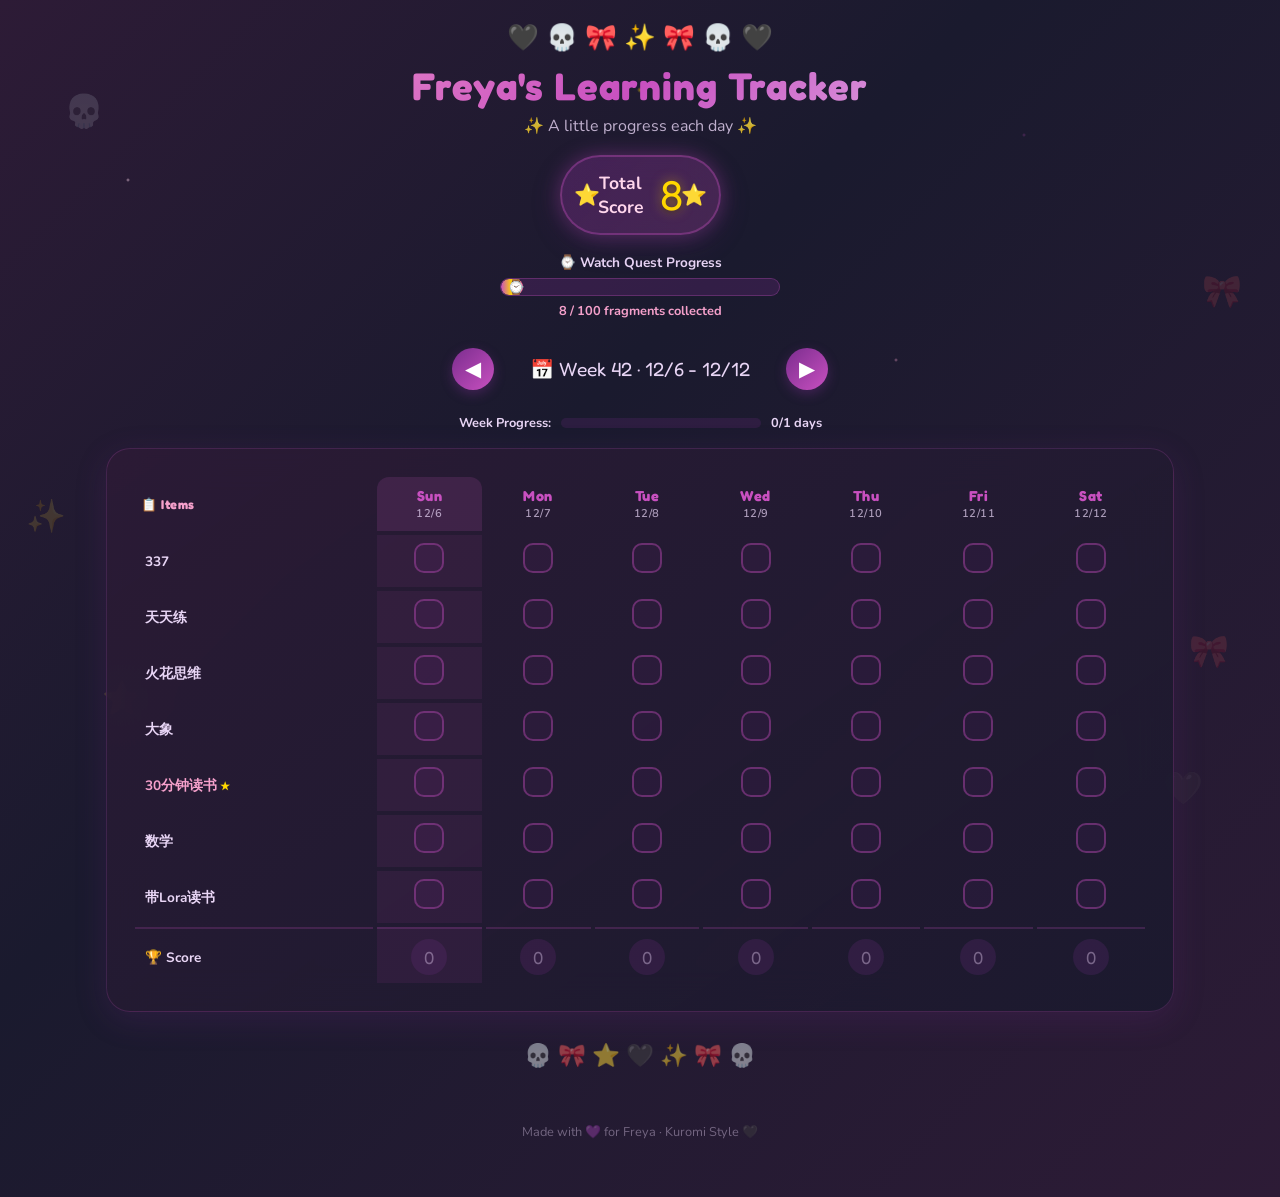
==== index.html @ c834f917 "Initial commit: Freya Learning Tracker with Kuromi theme" ====
<!DOCTYPE html>
<html lang="en">

<head>
    <meta charset="UTF-8">
    <meta name="viewport" content="width=device-width, initial-scale=1.0">
    <meta name="description" content="Freya's Daily Learning Tracker - Track study progress with a cute Kuromi theme">
    <title>🖤 Freya's Learning Tracker ✨</title>
    <link rel="stylesheet" href="style.css">
    <link rel="icon"
        href="data:image/svg+xml,<svg xmlns=%22http://www.w3.org/2000/svg%22 viewBox=%220 0 100 100%22><text y=%22.9em%22 font-size=%2290%22>💀</text></svg>">
</head>

<body>

    <!-- Floating Kuromi decorations -->
    <div class="floating-deco">💀</div>
    <div class="floating-deco">🎀</div>
    <div class="floating-deco">⭐</div>
    <div class="floating-deco">🖤</div>
    <div class="floating-deco">✨</div>
    <div class="floating-deco">🎀</div>

    <div class="container">
        <!-- Header -->
        <header class="header">
            <div class="kuromi-banner">🖤 💀 🎀 ✨ 🎀 💀 🖤</div>
            <h1 class="header-title">Freya's Learning Tracker</h1>
            <p class="header-subtitle">✨ A little progress each day ✨</p>

            <!-- Total Score -->
            <div class="score-card">
                <span class="score-label">Total<br>Score</span>
                <span class="score-value" id="totalScore">8</span>
            </div>

            <!-- Watch Progress -->
            <div class="watch-progress-section">
                <span class="watch-progress-label">⌚ Watch Quest Progress</span>
                <div class="watch-progress-bar-bg">
                    <div class="watch-progress-bar-fill" id="watchProgressFill" style="width: 0%"></div>
                </div>
                <span class="watch-progress-text" id="watchProgressText">0 / 100 fragments collected</span>
            </div>
        </header>

        <!-- Week Navigation -->
        <nav class="week-nav">
            <button id="prevWeek" aria-label="Previous week">◀</button>
            <span class="week-label" id="weekLabel">Loading...</span>
            <button id="nextWeek" aria-label="Next week">▶</button>
        </nav>

        <!-- Week Progress -->
        <div class="week-progress">
            <span class="progress-text">Week Progress:</span>
            <div class="progress-bar-bg">
                <div class="progress-bar-fill" id="progressFill" style="width: 0%"></div>
            </div>
            <span class="progress-text" id="progressText">0/0 days</span>
        </div>

        <!-- Tracker Table -->
        <div class="tracker-card">
            <table class="tracker-table">
                <thead>
                    <tr id="headerRow">
                        <th class="item-header">📋 Items</th>
                        <th class="day-header"><span class="day-name">Sun</span><span class="day-date"></span></th>
                        <th class="day-header"><span class="day-name">Mon</span><span class="day-date"></span></th>
                        <th class="day-header"><span class="day-name">Tue</span><span class="day-date"></span></th>
                        <th class="day-header"><span class="day-name">Wed</span><span class="day-date"></span></th>
                        <th class="day-header"><span class="day-name">Thu</span><span class="day-date"></span></th>
                        <th class="day-header"><span class="day-name">Fri</span><span class="day-date"></span></th>
                        <th class="day-header"><span class="day-name">Sat</span><span class="day-date"></span></th>
                    </tr>
                </thead>
                <tbody id="trackerBody">
                    <!-- Rendered by JS -->
                </tbody>
            </table>
        </div>

        <!-- Decorative row -->
        <div class="deco-row">💀 🎀 ⭐ 🖤 ✨ 🎀 💀</div>

        <!-- Footer -->
        <div class="footer">Made with 💜 for Freya · Kuromi Style 🖤</div>
    </div>

    <!-- Watch Fragment Modal -->
    <div class="watch-modal-overlay" id="watchModal">
        <div class="watch-modal">
            <span class="watch-icon">⌚</span>
            <div class="modal-title" id="modalTitle">✨ New Watch Fragment! ✨</div>
            <div class="modal-text" id="modalText">Amazing job, Freya!</div>
            <div class="fragment-display" id="modalFragmentCount">0 / 100</div>
            <div class="fragment-grid" id="fragmentGrid"></div>
            <button class="close-btn" id="closeWatchModal">Got it! 🎀</button>
        </div>
    </div>

    <!-- Confetti container -->
    <div class="confetti-container" id="confettiContainer"></div>

    <script src="app.js"></script>
</body>

</html>
---- style.css ----
/* ===== Kuromi-themed Learning Tracker ===== */
@import url('https://fonts.googleapis.com/css2?family=Nunito:wght@400;600;700;800;900&family=Fredoka+One&display=swap');

:root {
    --kuromi-purple: #7B2D8E;
    --kuromi-dark: #2D1B36;
    --kuromi-magenta: #C850C0;
    --kuromi-pink: #F5A0CB;
    --kuromi-light-pink: #FFD6EC;
    --kuromi-lavender: #E8D5F5;
    --kuromi-black: #1A1A2E;
    --kuromi-white: #FFF5FA;
    --kuromi-star: #FFD700;
    --card-shadow: 0 8px 32px rgba(123, 45, 142, 0.18);
    --glow: 0 0 20px rgba(200, 80, 192, 0.3);
}

* {
    margin: 0;
    padding: 0;
    box-sizing: border-box;
}

body {
    font-family: 'Nunito', sans-serif;
    background: linear-gradient(135deg, #2D1B36 0%, #1A1A2E 40%, #2D1B36 100%);
    min-height: 100vh;
    color: var(--kuromi-white);
    overflow-x: hidden;
    position: relative;
}

/* ===== Starfield ===== */
body::before {
    content: '';
    position: fixed;
    top: 0;
    left: 0;
    right: 0;
    bottom: 0;
    background:
        radial-gradient(2px 2px at 10% 20%, rgba(255, 214, 236, 0.6), transparent),
        radial-gradient(2px 2px at 30% 60%, rgba(200, 80, 192, 0.4), transparent),
        radial-gradient(3px 3px at 50% 10%, rgba(255, 215, 0, 0.5), transparent),
        radial-gradient(2px 2px at 70% 40%, rgba(245, 160, 203, 0.5), transparent),
        radial-gradient(2px 2px at 90% 80%, rgba(232, 213, 245, 0.4), transparent),
        radial-gradient(3px 3px at 20% 90%, rgba(255, 215, 0, 0.4), transparent),
        radial-gradient(2px 2px at 80% 15%, rgba(200, 80, 192, 0.3), transparent),
        radial-gradient(2px 2px at 60% 75%, rgba(255, 214, 236, 0.5), transparent);
    pointer-events: none;
    z-index: 0;
    animation: twinkle 4s ease-in-out infinite alternate;
}

@keyframes twinkle {
    0% {
        opacity: 0.6;
    }

    100% {
        opacity: 1;
    }
}

/* ===== Container ===== */
.container {
    max-width: 1100px;
    margin: 0 auto;
    padding: 20px 16px 40px;
    position: relative;
    z-index: 1;
}

/* ===== Header ===== */
.header {
    text-align: center;
    margin-bottom: 28px;
}

.kuromi-banner {
    display: flex;
    justify-content: center;
    gap: 8px;
    margin-bottom: 8px;
    font-size: 1.6rem;
}

.header-title {
    font-family: 'Fredoka One', cursive;
    font-size: 2.4rem;
    background: linear-gradient(135deg, var(--kuromi-pink), var(--kuromi-magenta), var(--kuromi-lavender));
    -webkit-background-clip: text;
    -webkit-text-fill-color: transparent;
    background-clip: text;
    margin-bottom: 6px;
    letter-spacing: 1px;
}

.header-subtitle {
    font-size: 1rem;
    color: var(--kuromi-lavender);
    opacity: 0.8;
    margin-bottom: 18px;
}

/* ===== Score Card ===== */
.score-card {
    display: inline-flex;
    align-items: center;
    gap: 16px;
    background: linear-gradient(135deg, rgba(123, 45, 142, 0.4), rgba(200, 80, 192, 0.25));
    backdrop-filter: blur(16px);
    border: 2px solid rgba(200, 80, 192, 0.35);
    border-radius: 60px;
    padding: 14px 36px;
    box-shadow: var(--glow), var(--card-shadow);
    position: relative;
    overflow: hidden;
}

.score-card::before {
    content: '⭐';
    position: absolute;
    left: 12px;
    font-size: 1.3rem;
    animation: bounce 2s ease-in-out infinite;
}

.score-card::after {
    content: '⭐';
    position: absolute;
    right: 12px;
    font-size: 1.3rem;
    animation: bounce 2s ease-in-out infinite 1s;
}

@keyframes bounce {

    0%,
    100% {
        transform: translateY(0);
    }

    50% {
        transform: translateY(-6px);
    }
}

.score-label {
    font-size: 1.1rem;
    font-weight: 700;
    color: var(--kuromi-light-pink);
}

.score-value {
    font-family: 'Fredoka One', cursive;
    font-size: 2.6rem;
    color: var(--kuromi-star);
    text-shadow: 0 0 12px rgba(255, 215, 0, 0.5), 0 2px 4px rgba(0, 0, 0, 0.3);
    line-height: 1;
    transition: transform 0.3s ease;
}

.score-value.pulse {
    animation: scorePulse 0.4s ease;
}

@keyframes scorePulse {
    0% {
        transform: scale(1);
    }

    50% {
        transform: scale(1.3);
    }

    100% {
        transform: scale(1);
    }
}

/* ===== Watch Progress ===== */
.watch-progress-section {
    display: flex;
    flex-direction: column;
    align-items: center;
    margin-top: 18px;
    gap: 6px;
}

.watch-progress-label {
    font-size: 0.85rem;
    color: var(--kuromi-lavender);
    font-weight: 700;
}

.watch-progress-bar-bg {
    width: 280px;
    height: 18px;
    background: rgba(123, 45, 142, 0.25);
    border-radius: 9px;
    overflow: hidden;
    border: 1px solid rgba(200, 80, 192, 0.3);
    position: relative;
}

.watch-progress-bar-fill {
    height: 100%;
    background: linear-gradient(90deg, var(--kuromi-magenta), var(--kuromi-star), #FF69B4);
    border-radius: 9px;
    transition: width 0.6s cubic-bezier(0.4, 0, 0.2, 1);
    position: relative;
}

.watch-progress-bar-fill::after {
    content: '⌚';
    position: absolute;
    right: -2px;
    top: 50%;
    transform: translateY(-50%);
    font-size: 0.9rem;
}

.watch-progress-text {
    font-size: 0.8rem;
    color: var(--kuromi-pink);
    font-weight: 700;
}

/* ===== Week Navigation ===== */
.week-nav {
    display: flex;
    align-items: center;
    justify-content: center;
    gap: 16px;
    margin-bottom: 24px;
}

.week-nav button {
    background: linear-gradient(135deg, var(--kuromi-purple), var(--kuromi-magenta));
    border: none;
    color: white;
    width: 42px;
    height: 42px;
    border-radius: 50%;
    font-size: 1.3rem;
    cursor: pointer;
    display: flex;
    align-items: center;
    justify-content: center;
    transition: all 0.25s ease;
    box-shadow: 0 4px 12px rgba(123, 45, 142, 0.4);
}

.week-nav button:hover {
    transform: scale(1.15);
    box-shadow: var(--glow);
}

.week-nav button:active {
    transform: scale(0.95);
}

.week-label {
    font-family: 'Fredoka One', cursive;
    font-size: 1.2rem;
    color: var(--kuromi-lavender);
    min-width: 260px;
    text-align: center;
}

/* ===== Week Progress ===== */
.week-progress {
    display: flex;
    align-items: center;
    justify-content: center;
    gap: 10px;
    margin-bottom: 16px;
}

.progress-bar-bg {
    width: 200px;
    height: 10px;
    background: rgba(123, 45, 142, 0.2);
    border-radius: 5px;
    overflow: hidden;
}

.progress-bar-fill {
    height: 100%;
    background: linear-gradient(90deg, var(--kuromi-magenta), var(--kuromi-star));
    border-radius: 5px;
    transition: width 0.4s ease;
}

.progress-text {
    font-size: 0.8rem;
    color: var(--kuromi-lavender);
    font-weight: 700;
}

/* ===== Tracker Card ===== */
.tracker-card {
    background: linear-gradient(145deg, rgba(45, 27, 54, 0.85), rgba(26, 26, 46, 0.9));
    backdrop-filter: blur(20px);
    border: 1px solid rgba(200, 80, 192, 0.2);
    border-radius: 24px;
    padding: 24px;
    box-shadow: var(--card-shadow);
    overflow-x: auto;
}

.tracker-table {
    width: 100%;
    border-collapse: separate;
    border-spacing: 4px;
    min-width: 700px;
}

.tracker-table th {
    font-family: 'Fredoka One', cursive;
    font-size: 0.85rem;
    color: var(--kuromi-magenta);
    padding: 10px 6px;
    text-align: center;
    letter-spacing: 0.5px;
}

.tracker-table th.item-header {
    text-align: left;
    color: var(--kuromi-pink);
    font-size: 0.8rem;
    min-width: 100px;
}

.tracker-table th.day-header .day-name {
    display: block;
    font-size: 0.9rem;
}

.tracker-table th.day-header .day-date {
    display: block;
    font-size: 0.7rem;
    font-family: 'Nunito', sans-serif;
    font-weight: 600;
    color: var(--kuromi-lavender);
    opacity: 0.7;
    margin-top: 2px;
}

.tracker-table th.today-header {
    background: rgba(200, 80, 192, 0.15);
    border-radius: 12px 12px 0 0;
}

.tracker-table td {
    text-align: center;
    padding: 8px 4px;
    vertical-align: middle;
}

.tracker-table td.item-name {
    text-align: left;
    font-weight: 700;
    font-size: 0.85rem;
    color: var(--kuromi-lavender);
    padding-left: 10px;
    white-space: nowrap;
}

.tracker-table td.item-name.mandatory {
    color: var(--kuromi-pink);
}

.tracker-table td.item-name.mandatory::after {
    content: ' ★';
    color: var(--kuromi-star);
    font-size: 0.7rem;
}

.tracker-table td.today-col {
    background: rgba(200, 80, 192, 0.08);
}

/* ===== Custom Checkbox ===== */
.checkbox-wrapper {
    display: inline-flex;
    align-items: center;
    justify-content: center;
}

.checkbox-wrapper input[type="checkbox"] {
    display: none;
}

.checkbox-wrapper .checkmark {
    width: 30px;
    height: 30px;
    border-radius: 10px;
    border: 2.5px solid rgba(200, 80, 192, 0.4);
    background: rgba(123, 45, 142, 0.1);
    cursor: pointer;
    display: flex;
    align-items: center;
    justify-content: center;
    transition: all 0.25s cubic-bezier(0.4, 0, 0.2, 1);
    position: relative;
}

.checkbox-wrapper .checkmark:hover {
    border-color: var(--kuromi-magenta);
    background: rgba(200, 80, 192, 0.15);
    transform: scale(1.1);
}

.checkbox-wrapper input[type="checkbox"]:checked+.checkmark {
    background: linear-gradient(135deg, var(--kuromi-magenta), var(--kuromi-purple));
    border-color: var(--kuromi-magenta);
    box-shadow: 0 0 10px rgba(200, 80, 192, 0.4);
}

.checkbox-wrapper input[type="checkbox"]:checked+.checkmark::after {
    content: '✓';
    color: white;
    font-weight: 900;
    font-size: 1rem;
    animation: checkPop 0.3s ease;
}

@keyframes checkPop {
    0% {
        transform: scale(0);
    }

    50% {
        transform: scale(1.3);
    }

    100% {
        transform: scale(1);
    }
}

/* ===== Score Row ===== */
.score-row td {
    padding-top: 10px !important;
    border-top: 2px solid rgba(200, 80, 192, 0.2);
}

.daily-score {
    font-family: 'Fredoka One', cursive;
    font-size: 1.1rem;
    display: inline-flex;
    align-items: center;
    justify-content: center;
    width: 36px;
    height: 36px;
    border-radius: 50%;
    transition: all 0.3s ease;
}

.daily-score.earned {
    background: linear-gradient(135deg, var(--kuromi-star), #FFA500);
    color: var(--kuromi-dark);
    box-shadow: 0 0 12px rgba(255, 215, 0, 0.5);
    animation: starGlow 2s ease-in-out infinite alternate;
}

.daily-score.not-earned {
    background: rgba(123, 45, 142, 0.2);
    color: rgba(232, 213, 245, 0.4);
}

@keyframes starGlow {
    0% {
        box-shadow: 0 0 8px rgba(255, 215, 0, 0.3);
    }

    100% {
        box-shadow: 0 0 16px rgba(255, 215, 0, 0.6);
    }
}

/* ===== Watch Fragment Modal ===== */
.watch-modal-overlay {
    position: fixed;
    top: 0;
    left: 0;
    right: 0;
    bottom: 0;
    background: rgba(26, 26, 46, 0.85);
    backdrop-filter: blur(8px);
    z-index: 1000;
    display: flex;
    align-items: center;
    justify-content: center;
    opacity: 0;
    pointer-events: none;
    transition: opacity 0.4s ease;
}

.watch-modal-overlay.active {
    opacity: 1;
    pointer-events: auto;
}

.watch-modal {
    background: linear-gradient(145deg, rgba(45, 27, 54, 0.95), rgba(26, 26, 46, 0.98));
    border: 2px solid rgba(200, 80, 192, 0.4);
    border-radius: 28px;
    padding: 40px 50px;
    text-align: center;
    box-shadow: 0 0 60px rgba(200, 80, 192, 0.3), var(--card-shadow);
    transform: scale(0.5);
    transition: transform 0.5s cubic-bezier(0.34, 1.56, 0.64, 1);
    max-width: 440px;
    width: 90%;
}

.watch-modal-overlay.active .watch-modal {
    transform: scale(1);
}

.watch-modal .watch-icon {
    font-size: 4rem;
    margin-bottom: 12px;
    animation: watchSpin 1s ease-in-out;
    display: block;
}

@keyframes watchSpin {
    0% {
        transform: rotateY(0deg) scale(0);
        opacity: 0;
    }

    50% {
        transform: rotateY(180deg) scale(1.3);
        opacity: 1;
    }

    100% {
        transform: rotateY(360deg) scale(1);
        opacity: 1;
    }
}

.watch-modal .modal-title {
    font-family: 'Fredoka One', cursive;
    font-size: 1.6rem;
    background: linear-gradient(135deg, var(--kuromi-star), var(--kuromi-pink));
    -webkit-background-clip: text;
    -webkit-text-fill-color: transparent;
    background-clip: text;
    margin-bottom: 8px;
}

.watch-modal .modal-text {
    font-size: 1rem;
    color: var(--kuromi-lavender);
    margin-bottom: 16px;
    line-height: 1.6;
}

.watch-modal .fragment-display {
    font-family: 'Fredoka One', cursive;
    font-size: 2.4rem;
    color: var(--kuromi-star);
    text-shadow: 0 0 12px rgba(255, 215, 0, 0.5);
    margin-bottom: 16px;
}

.watch-modal .fragment-grid {
    display: flex;
    flex-wrap: wrap;
    gap: 3px;
    justify-content: center;
    margin: 16px auto;
    max-width: 320px;
}

.watch-modal .fragment-piece {
    width: 12px;
    height: 12px;
    border-radius: 3px;
    transition: all 0.3s ease;
}

.watch-modal .fragment-piece.collected {
    background: linear-gradient(135deg, var(--kuromi-star), #FFA500);
    box-shadow: 0 0 4px rgba(255, 215, 0, 0.4);
}

.watch-modal .fragment-piece.empty {
    background: rgba(123, 45, 142, 0.2);
}

.watch-modal .fragment-piece.new {
    background: linear-gradient(135deg, var(--kuromi-star), #FFA500);
    box-shadow: 0 0 8px rgba(255, 215, 0, 0.8);
    animation: fragmentPop 0.6s ease forwards;
}

@keyframes fragmentPop {
    0% {
        transform: scale(0);
    }

    50% {
        transform: scale(1.5);
    }

    100% {
        transform: scale(1);
    }
}

.watch-modal .close-btn {
    background: linear-gradient(135deg, var(--kuromi-purple), var(--kuromi-magenta));
    border: none;
    color: white;
    padding: 10px 30px;
    border-radius: 20px;
    font-family: 'Nunito', sans-serif;
    font-size: 1rem;
    font-weight: 700;
    cursor: pointer;
    margin-top: 12px;
    transition: all 0.25s ease;
    box-shadow: 0 4px 12px rgba(123, 45, 142, 0.4);
}

.watch-modal .close-btn:hover {
    transform: scale(1.05);
    box-shadow: var(--glow);
}

/* ===== Confetti Particles ===== */
.confetti-container {
    position: fixed;
    top: 0;
    left: 0;
    right: 0;
    bottom: 0;
    pointer-events: none;
    z-index: 1001;
    overflow: hidden;
}

.confetti {
    position: absolute;
    width: 10px;
    height: 10px;
    top: -10px;
    animation: confettiFall 3s ease-in forwards;
}

@keyframes confettiFall {
    0% {
        transform: translateY(0) rotate(0deg);
        opacity: 1;
    }

    100% {
        transform: translateY(100vh) rotate(720deg);
        opacity: 0;
    }
}

/* ===== Floating Decorations ===== */
.floating-deco {
    position: fixed;
    pointer-events: none;
    z-index: 0;
    opacity: 0.15;
    font-size: 2rem;
}

.floating-deco:nth-child(1) {
    top: 10%;
    left: 5%;
    animation: float1 6s ease-in-out infinite;
}

.floating-deco:nth-child(2) {
    top: 30%;
    right: 3%;
    animation: float2 8s ease-in-out infinite;
}

.floating-deco:nth-child(3) {
    bottom: 20%;
    left: 8%;
    animation: float1 7s ease-in-out infinite 2s;
}

.floating-deco:nth-child(4) {
    bottom: 10%;
    right: 6%;
    animation: float2 5s ease-in-out infinite 1s;
}

.floating-deco:nth-child(5) {
    top: 55%;
    left: 2%;
    animation: float1 9s ease-in-out infinite 3s;
}

.floating-deco:nth-child(6) {
    top: 70%;
    right: 4%;
    animation: float2 6s ease-in-out infinite 2s;
}

@keyframes float1 {

    0%,
    100% {
        transform: translateY(0) rotate(0deg);
    }

    50% {
        transform: translateY(-20px) rotate(10deg);
    }
}

@keyframes float2 {

    0%,
    100% {
        transform: translateY(0) rotate(0deg);
    }

    50% {
        transform: translateY(-15px) rotate(-10deg);
    }
}

/* ===== Deco Row ===== */
.deco-row {
    display: flex;
    justify-content: center;
    gap: 20px;
    margin-top: 28px;
    opacity: 0.5;
    font-size: 1.4rem;
}

/* ===== Footer ===== */
.footer {
    text-align: center;
    margin-top: 36px;
    padding: 16px;
    font-size: 0.8rem;
    color: rgba(232, 213, 245, 0.4);
}

/* ===== Responsive ===== */
@media (max-width: 768px) {
    .container {
        padding: 12px 8px 30px;
    }

    .header-title {
        font-size: 1.6rem;
    }

    .score-card {
        padding: 10px 24px;
    }

    .score-value {
        font-size: 2rem;
    }

    .tracker-card {
        padding: 12px;
        border-radius: 16px;
    }

    .week-label {
        font-size: 1rem;
        min-width: 200px;
    }

    .checkbox-wrapper .checkmark {
        width: 26px;
        height: 26px;
        border-radius: 8px;
    }

    .watch-progress-bar-bg {
        width: 200px;
    }

    .watch-modal {
        padding: 28px 24px;
    }

    .watch-modal .fragment-display {
        font-size: 1.8rem;
    }
}
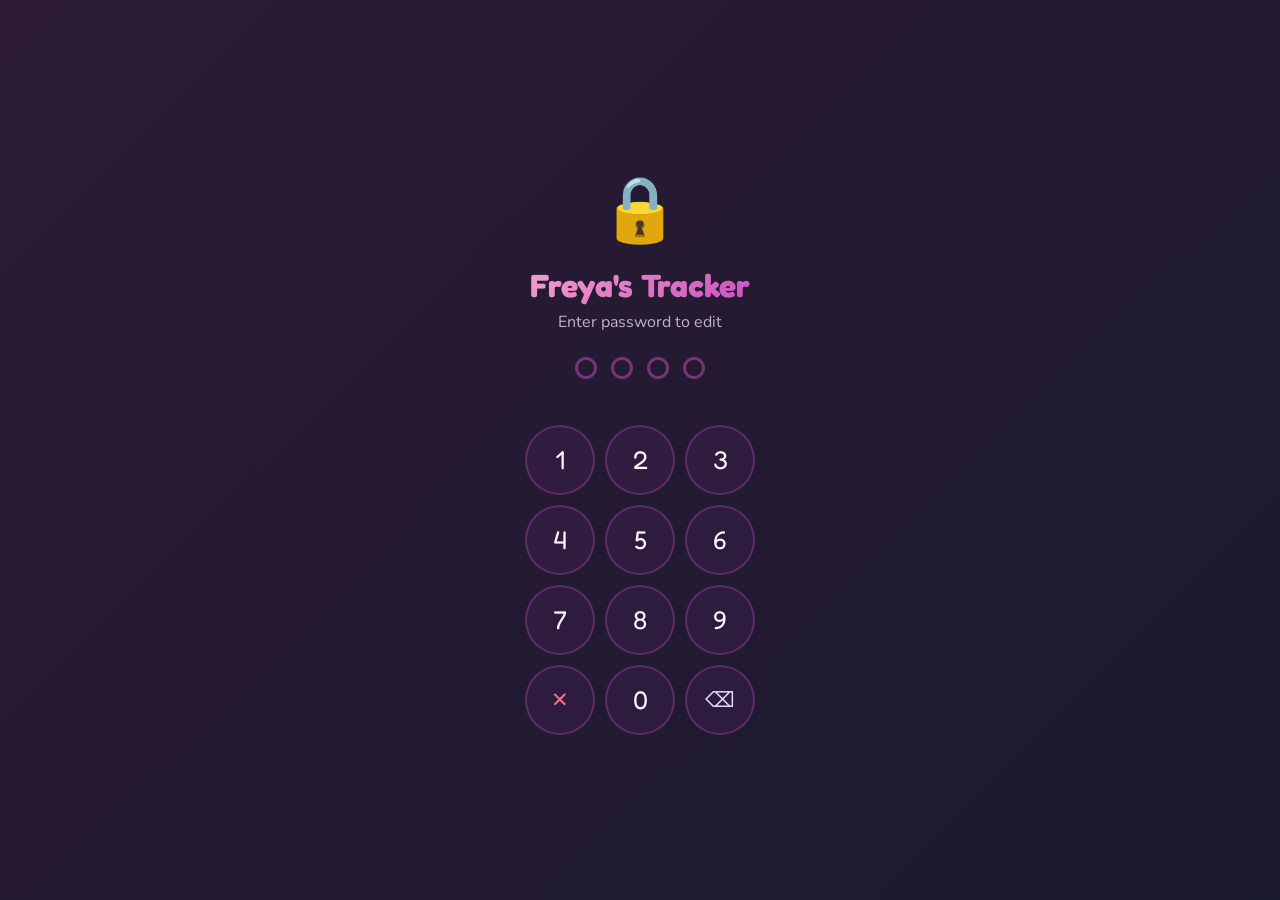
==== commit 8421710a: "Add password lock, confirm button, and watch assembly animation" ====
--- a/index.html
+++ b/index.html
@@ -21,7 +21,37 @@
     <div class="floating-deco">✨</div>
     <div class="floating-deco">🎀</div>
 
-    <div class="container">
+    <!-- Password Lock Screen -->
+    <div class="lock-overlay" id="lockOverlay">
+        <div class="lock-modal">
+            <div class="lock-icon">🔒</div>
+            <h2 class="lock-title">Freya's Tracker</h2>
+            <p class="lock-text">Enter password to edit</p>
+            <div class="pin-input-row" id="pinRow">
+                <div class="pin-dot" id="dot0"></div>
+                <div class="pin-dot" id="dot1"></div>
+                <div class="pin-dot" id="dot2"></div>
+                <div class="pin-dot" id="dot3"></div>
+            </div>
+            <p class="lock-error" id="lockError"></p>
+            <div class="numpad">
+                <button class="numpad-btn" data-num="1">1</button>
+                <button class="numpad-btn" data-num="2">2</button>
+                <button class="numpad-btn" data-num="3">3</button>
+                <button class="numpad-btn" data-num="4">4</button>
+                <button class="numpad-btn" data-num="5">5</button>
+                <button class="numpad-btn" data-num="6">6</button>
+                <button class="numpad-btn" data-num="7">7</button>
+                <button class="numpad-btn" data-num="8">8</button>
+                <button class="numpad-btn" data-num="9">9</button>
+                <button class="numpad-btn numpad-clear" data-num="clear">✕</button>
+                <button class="numpad-btn" data-num="0">0</button>
+                <button class="numpad-btn numpad-back" data-num="back">⌫</button>
+            </div>
+        </div>
+    </div>
+
+    <div class="container" id="mainApp" style="display:none;">
         <!-- Header -->
         <header class="header">
             <div class="kuromi-banner">🖤 💀 🎀 ✨ 🎀 💀 🖤</div>
@@ -46,9 +76,9 @@
 
         <!-- Week Navigation -->
         <nav class="week-nav">
-            <button id="prevWeek" aria-label="Previous week">◀</button>
+            <button id="prevWeek" class="nav-btn" aria-label="Previous week">◀</button>
             <span class="week-label" id="weekLabel">Loading...</span>
-            <button id="nextWeek" aria-label="Next week">▶</button>
+            <button id="nextWeek" class="nav-btn" aria-label="Next week">▶</button>
         </nav>
 
         <!-- Week Progress -->
@@ -81,6 +111,15 @@
             </table>
         </div>
 
+        <!-- Confirm Button -->
+        <div class="confirm-section">
+            <p class="confirm-hint" id="confirmHint">📝 Check today's completed items, then press confirm to save!</p>
+            <button class="confirm-btn" id="confirmBtn">
+                <span class="confirm-btn-icon">✅</span>
+                <span class="confirm-btn-text">Confirm & Save</span>
+            </button>
+        </div>
+
         <!-- Decorative row -->
         <div class="deco-row">💀 🎀 ⭐ 🖤 ✨ 🎀 💀</div>
 
@@ -88,15 +127,59 @@
         <div class="footer">Made with 💜 for Freya · Kuromi Style 🖤</div>
     </div>
 
-    <!-- Watch Fragment Modal -->
+    <!-- Watch Fragment Modal (elaborate animation) -->
     <div class="watch-modal-overlay" id="watchModal">
         <div class="watch-modal">
-            <span class="watch-icon">⌚</span>
-            <div class="modal-title" id="modalTitle">✨ New Watch Fragment! ✨</div>
-            <div class="modal-text" id="modalText">Amazing job, Freya!</div>
-            <div class="fragment-display" id="modalFragmentCount">0 / 100</div>
-            <div class="fragment-grid" id="fragmentGrid"></div>
-            <button class="close-btn" id="closeWatchModal">Got it! 🎀</button>
+            <!-- Stage 1: Watch assembling -->
+            <div class="watch-anim-stage" id="watchStage1">
+                <div class="watch-assemble">
+                    <div class="watch-body" id="watchBody">
+                        <div class="watch-face" id="watchFace">
+                            <div class="watch-glow-ring"></div>
+                            <div class="watch-center-dot"></div>
+                            <div class="watch-hand watch-hand-hour" id="watchHandHour"></div>
+                            <div class="watch-hand watch-hand-minute" id="watchHandMinute"></div>
+                            <div class="watch-hour-mark" style="--i:0"></div>
+                            <div class="watch-hour-mark" style="--i:1"></div>
+                            <div class="watch-hour-mark" style="--i:2"></div>
+                            <div class="watch-hour-mark" style="--i:3"></div>
+                            <div class="watch-hour-mark" style="--i:4"></div>
+                            <div class="watch-hour-mark" style="--i:5"></div>
+                            <div class="watch-hour-mark" style="--i:6"></div>
+                            <div class="watch-hour-mark" style="--i:7"></div>
+                            <div class="watch-hour-mark" style="--i:8"></div>
+                            <div class="watch-hour-mark" style="--i:9"></div>
+                            <div class="watch-hour-mark" style="--i:10"></div>
+                            <div class="watch-hour-mark" style="--i:11"></div>
+                        </div>
+                        <div class="watch-band watch-band-top"></div>
+                        <div class="watch-band watch-band-bottom"></div>
+                        <div class="watch-crown"></div>
+                    </div>
+                    <div class="sparkle-container" id="sparkleContainer"></div>
+                </div>
+            </div>
+
+            <!-- Stage 2: Fragment info -->
+            <div class="watch-anim-stage" id="watchStage2" style="display:none;">
+                <div class="modal-title" id="modalTitle">✨ New Watch Fragment! ✨</div>
+                <div class="modal-text" id="modalText">Amazing job, Freya!</div>
+                <div class="fragment-display" id="modalFragmentCount">0 / 100</div>
+                <div class="fragment-grid" id="fragmentGrid"></div>
+            </div>
+        </div>
+    </div>
+
+    <!-- Confirm dialog -->
+    <div class="confirm-dialog-overlay" id="confirmDialog">
+        <div class="confirm-dialog">
+            <div class="confirm-dialog-icon">📋</div>
+            <p class="confirm-dialog-text">Are you sure you want to save today's progress?<br><span
+                    class="confirm-dialog-sub">请确认后再提交</span></p>
+            <div class="confirm-dialog-buttons">
+                <button class="dialog-btn dialog-btn-cancel" id="dialogCancel">Cancel</button>
+                <button class="dialog-btn dialog-btn-ok" id="dialogOk">Yes, Save! ✨</button>
+            </div>
         </div>
     </div>
 
--- a/style.css
+++ b/style.css
@@ -30,7 +30,6 @@
     position: relative;
 }
 
-/* ===== Starfield ===== */
 body::before {
     content: '';
     position: fixed;
@@ -62,7 +61,168 @@
     }
 }
 
-/* ===== Container ===== */
+/* ==============================
+   PASSWORD LOCK SCREEN
+   ============================== */
+.lock-overlay {
+    position: fixed;
+    top: 0;
+    left: 0;
+    right: 0;
+    bottom: 0;
+    background: linear-gradient(135deg, #2D1B36, #1A1A2E);
+    z-index: 9999;
+    display: flex;
+    align-items: center;
+    justify-content: center;
+    transition: opacity 0.5s ease, transform 0.5s ease;
+}
+
+.lock-overlay.unlocked {
+    opacity: 0;
+    transform: scale(1.1);
+    pointer-events: none;
+}
+
+.lock-modal {
+    text-align: center;
+    padding: 30px;
+}
+
+.lock-icon {
+    font-size: 4rem;
+    margin-bottom: 12px;
+    animation: lockBounce 2s ease-in-out infinite;
+}
+
+@keyframes lockBounce {
+
+    0%,
+    100% {
+        transform: translateY(0);
+    }
+
+    50% {
+        transform: translateY(-10px);
+    }
+}
+
+.lock-title {
+    font-family: 'Fredoka One', cursive;
+    font-size: 2rem;
+    background: linear-gradient(135deg, var(--kuromi-pink), var(--kuromi-magenta));
+    -webkit-background-clip: text;
+    -webkit-text-fill-color: transparent;
+    background-clip: text;
+    margin-bottom: 6px;
+}
+
+.lock-text {
+    color: var(--kuromi-lavender);
+    font-size: 1rem;
+    margin-bottom: 24px;
+    opacity: 0.8;
+}
+
+.pin-input-row {
+    display: flex;
+    gap: 14px;
+    justify-content: center;
+    margin-bottom: 10px;
+}
+
+.pin-dot {
+    width: 22px;
+    height: 22px;
+    border-radius: 50%;
+    border: 3px solid rgba(200, 80, 192, 0.5);
+    background: transparent;
+    transition: all 0.2s ease;
+}
+
+.pin-dot.filled {
+    background: var(--kuromi-magenta);
+    border-color: var(--kuromi-magenta);
+    box-shadow: 0 0 10px rgba(200, 80, 192, 0.5);
+}
+
+.pin-dot.error {
+    border-color: #FF4444;
+    animation: pinShake 0.4s ease;
+}
+
+@keyframes pinShake {
+
+    0%,
+    100% {
+        transform: translateX(0);
+    }
+
+    25% {
+        transform: translateX(-8px);
+    }
+
+    75% {
+        transform: translateX(8px);
+    }
+}
+
+.lock-error {
+    color: #FF6B8A;
+    font-size: 0.85rem;
+    height: 20px;
+    margin-bottom: 16px;
+    font-weight: 700;
+}
+
+.numpad {
+    display: grid;
+    grid-template-columns: repeat(3, 1fr);
+    gap: 10px;
+    max-width: 280px;
+    margin: 0 auto;
+}
+
+.numpad-btn {
+    width: 70px;
+    height: 70px;
+    border-radius: 50%;
+    border: 2px solid rgba(200, 80, 192, 0.3);
+    background: rgba(123, 45, 142, 0.15);
+    color: var(--kuromi-white);
+    font-size: 1.6rem;
+    font-family: 'Fredoka One', cursive;
+    cursor: pointer;
+    transition: all 0.2s ease;
+    display: flex;
+    align-items: center;
+    justify-content: center;
+}
+
+.numpad-btn:hover {
+    background: rgba(200, 80, 192, 0.3);
+    border-color: var(--kuromi-magenta);
+    transform: scale(1.08);
+}
+
+.numpad-btn:active {
+    transform: scale(0.92);
+    background: var(--kuromi-magenta);
+}
+
+.numpad-clear {
+    font-size: 1.3rem;
+    color: #FF6B8A;
+}
+
+.numpad-back {
+    font-size: 1.3rem;
+    color: var(--kuromi-lavender);
+}
+
+/* ==============================
+   MAIN CONTAINER
+   ============================== */
 .container {
     max-width: 1100px;
     margin: 0 auto;
@@ -201,7 +361,6 @@
     border-radius: 9px;
     overflow: hidden;
     border: 1px solid rgba(200, 80, 192, 0.3);
-    position: relative;
 }
 
 .watch-progress-bar-fill {
@@ -236,14 +395,14 @@
     margin-bottom: 24px;
 }
 
-.week-nav button {
+.nav-btn {
     background: linear-gradient(135deg, var(--kuromi-purple), var(--kuromi-magenta));
     border: none;
     color: white;
-    width: 42px;
-    height: 42px;
+    width: 52px;
+    height: 52px;
     border-radius: 50%;
-    font-size: 1.3rem;
+    font-size: 1.5rem;
     cursor: pointer;
     display: flex;
     align-items: center;
@@ -252,12 +411,12 @@
     box-shadow: 0 4px 12px rgba(123, 45, 142, 0.4);
 }
 
-.week-nav button:hover {
+.nav-btn:hover {
     transform: scale(1.15);
     box-shadow: var(--glow);
 }
 
-.week-nav button:active {
+.nav-btn:active {
     transform: scale(0.95);
 }
 
@@ -323,7 +482,6 @@
     color: var(--kuromi-magenta);
     padding: 10px 6px;
     text-align: center;
-    letter-spacing: 0.5px;
 }
 
 .tracker-table th.item-header {
@@ -382,7 +540,7 @@
     background: rgba(200, 80, 192, 0.08);
 }
 
-/* ===== Custom Checkbox ===== */
+/* ===== Custom Checkbox (BIG for kids) ===== */
 .checkbox-wrapper {
     display: inline-flex;
     align-items: center;
@@ -394,10 +552,10 @@
 }
 
 .checkbox-wrapper .checkmark {
-    width: 30px;
-    height: 30px;
-    border-radius: 10px;
-    border: 2.5px solid rgba(200, 80, 192, 0.4);
+    width: 36px;
+    height: 36px;
+    border-radius: 12px;
+    border: 3px solid rgba(200, 80, 192, 0.4);
     background: rgba(123, 45, 142, 0.1);
     cursor: pointer;
     display: flex;
@@ -423,7 +581,7 @@
     content: '✓';
     color: white;
     font-weight: 900;
-    font-size: 1rem;
+    font-size: 1.2rem;
     animation: checkPop 0.3s ease;
 }
 
@@ -481,8 +639,81 @@
     }
 }
 
-/* ===== Watch Fragment Modal ===== */
-.watch-modal-overlay {
+/* ==============================
+   CONFIRM BUTTON (BIG)
+   ============================== */
+.confirm-section {
+    text-align: center;
+    margin-top: 28px;
+}
+
+.confirm-hint {
+    font-size: 0.95rem;
+    color: var(--kuromi-lavender);
+    margin-bottom: 14px;
+    opacity: 0.8;
+}
+
+.confirm-btn {
+    display: inline-flex;
+    align-items: center;
+    gap: 12px;
+    background: linear-gradient(135deg, var(--kuromi-purple), var(--kuromi-magenta));
+    border: 3px solid rgba(255, 255, 255, 0.15);
+    color: white;
+    padding: 18px 48px;
+    border-radius: 60px;
+    font-family: 'Fredoka One', cursive;
+    font-size: 1.4rem;
+    cursor: pointer;
+    transition: all 0.3s cubic-bezier(0.4, 0, 0.2, 1);
+    box-shadow: 0 6px 24px rgba(123, 45, 142, 0.5), var(--glow);
+    position: relative;
+    overflow: hidden;
+}
+
+.confirm-btn::before {
+    content: '';
+    position: absolute;
+    top: -50%;
+    left: -50%;
+    width: 200%;
+    height: 200%;
+    background: linear-gradient(45deg, transparent, rgba(255, 255, 255, 0.1), transparent);
+    transform: rotate(45deg);
+    transition: 0.5s;
+}
+
+.confirm-btn:hover {
+    transform: scale(1.06) translateY(-2px);
+    box-shadow: 0 10px 36px rgba(200, 80, 192, 0.5), 0 0 30px rgba(200, 80, 192, 0.3);
+}
+
+.confirm-btn:hover::before {
+    left: 100%;
+}
+
+.confirm-btn:active {
+    transform: scale(0.97);
+}
+
+.confirm-btn-icon {
+    font-size: 1.6rem;
+}
+
+.confirm-btn-text {
+    letter-spacing: 0.5px;
+}
+
+.confirm-btn.saved {
+    background: linear-gradient(135deg, #2ECC71, #27AE60);
+    pointer-events: none;
+}
+
+/* ==============================
+   CONFIRM DIALOG
+   ============================== */
+.confirm-dialog-overlay {
     position: fixed;
     top: 0;
     left: 0;
@@ -490,13 +721,113 @@
     bottom: 0;
     background: rgba(26, 26, 46, 0.85);
     backdrop-filter: blur(8px);
-    z-index: 1000;
+    z-index: 2000;
     display: flex;
     align-items: center;
     justify-content: center;
     opacity: 0;
     pointer-events: none;
-    transition: opacity 0.4s ease;
+    transition: opacity 0.3s ease;
+}
+
+.confirm-dialog-overlay.active {
+    opacity: 1;
+    pointer-events: auto;
+}
+
+.confirm-dialog {
+    background: linear-gradient(145deg, rgba(45, 27, 54, 0.97), rgba(26, 26, 46, 0.99));
+    border: 2px solid rgba(200, 80, 192, 0.4);
+    border-radius: 28px;
+    padding: 36px 42px;
+    text-align: center;
+    box-shadow: 0 0 60px rgba(200, 80, 192, 0.3), var(--card-shadow);
+    transform: scale(0.8);
+    transition: transform 0.4s cubic-bezier(0.34, 1.56, 0.64, 1);
+    max-width: 420px;
+    width: 90%;
+}
+
+.confirm-dialog-overlay.active .confirm-dialog {
+    transform: scale(1);
+}
+
+.confirm-dialog-icon {
+    font-size: 3rem;
+    margin-bottom: 12px;
+}
+
+.confirm-dialog-text {
+    font-size: 1.15rem;
+    color: var(--kuromi-white);
+    margin-bottom: 8px;
+    line-height: 1.6;
+    font-weight: 700;
+}
+
+.confirm-dialog-sub {
+    color: var(--kuromi-pink);
+    font-size: 1rem;
+}
+
+.confirm-dialog-buttons {
+    display: flex;
+    gap: 16px;
+    justify-content: center;
+    margin-top: 22px;
+}
+
+.dialog-btn {
+    padding: 14px 32px;
+    border-radius: 30px;
+    font-family: 'Fredoka One', cursive;
+    font-size: 1.15rem;
+    cursor: pointer;
+    border: none;
+    transition: all 0.25s ease;
+    min-width: 130px;
+}
+
+.dialog-btn-cancel {
+    background: rgba(123, 45, 142, 0.2);
+    color: var(--kuromi-lavender);
+    border: 2px solid rgba(200, 80, 192, 0.3);
+}
+
+.dialog-btn-cancel:hover {
+    background: rgba(123, 45, 142, 0.35);
+    transform: scale(1.05);
+}
+
+.dialog-btn-ok {
+    background: linear-gradient(135deg, var(--kuromi-purple), var(--kuromi-magenta));
+    color: white;
+    box-shadow: 0 4px 16px rgba(123, 45, 142, 0.5);
+}
+
+.dialog-btn-ok:hover {
+    transform: scale(1.05);
+    box-shadow: var(--glow), 0 6px 20px rgba(200, 80, 192, 0.5);
+}
+
+/* ==============================
+   WATCH ANIMATION MODAL
+   ============================== */
+.watch-modal-overlay {
+    position: fixed;
+    top: 0;
+    left: 0;
+    right: 0;
+    bottom: 0;
+    background: rgba(26, 26, 46, 0.92);
+    backdrop-filter: blur(12px);
+    z-index: 3000;
+    display: flex;
+    align-items: center;
+    justify-content: center;
+    opacity: 0;
+    pointer-events: none;
+    transition: opacity 0.5s ease;
 }
 
 .watch-modal-overlay.active {
@@ -505,47 +836,294 @@
 }
 
 .watch-modal {
-    background: linear-gradient(145deg, rgba(45, 27, 54, 0.95), rgba(26, 26, 46, 0.98));
-    border: 2px solid rgba(200, 80, 192, 0.4);
-    border-radius: 28px;
-    padding: 40px 50px;
     text-align: center;
-    box-shadow: 0 0 60px rgba(200, 80, 192, 0.3), var(--card-shadow);
-    transform: scale(0.5);
-    transition: transform 0.5s cubic-bezier(0.34, 1.56, 0.64, 1);
     max-width: 440px;
     width: 90%;
 }
 
-.watch-modal-overlay.active .watch-modal {
-    transform: scale(1);
-}
-
-.watch-modal .watch-icon {
-    font-size: 4rem;
-    margin-bottom: 12px;
-    animation: watchSpin 1s ease-in-out;
-    display: block;
-}
-
-@keyframes watchSpin {
-    0% {
-        transform: rotateY(0deg) scale(0);
+/* ===== Watch Assembly Animation ===== */
+.watch-assemble {
+    position: relative;
+    width: 200px;
+    height: 320px;
+    margin: 0 auto 20px;
+}
+
+.watch-body {
+    position: absolute;
+    top: 50%;
+    left: 50%;
+    transform: translate(-50%, -50%);
+    width: 140px;
+    height: 140px;
+}
+
+.watch-face {
+    width: 140px;
+    height: 140px;
+    border-radius: 50%;
+    background: linear-gradient(145deg, #2D1B36, #1A1A2E);
+    border: 5px solid;
+    border-image: linear-gradient(135deg, var(--kuromi-star), var(--kuromi-magenta), var(--kuromi-star)) 1;
+    border-radius: 50%;
+    border: 5px solid var(--kuromi-star);
+    position: relative;
+    opacity: 0;
+    transform: scale(0) rotate(-180deg);
+    animation: watchFaceAppear 0.8s cubic-bezier(0.34, 1.56, 0.64, 1) 0.2s forwards;
+    box-shadow:
+        0 0 20px rgba(255, 215, 0, 0.3),
+        inset 0 0 30px rgba(200, 80, 192, 0.15);
+    overflow: hidden;
+}
+
+@keyframes watchFaceAppear {
+    0% {
         opacity: 0;
+        transform: scale(0) rotate(-180deg);
+    }
+
+    100% {
+        opacity: 1;
+        transform: scale(1) rotate(0deg);
+    }
+}
+
+.watch-glow-ring {
+    position: absolute;
+    top: 5px;
+    left: 5px;
+    right: 5px;
+    bottom: 5px;
+    border-radius: 50%;
+    border: 2px solid rgba(200, 80, 192, 0.2);
+    animation: ringPulse 2s ease-in-out infinite;
+}
+
+@keyframes ringPulse {
+
+    0%,
+    100% {
+        opacity: 0.3;
+        transform: scale(1);
     }
 
     50% {
-        transform: rotateY(180deg) scale(1.3);
+        opacity: 0.7;
+        transform: scale(1.03);
+    }
+}
+
+.watch-center-dot {
+    position: absolute;
+    top: 50%;
+    left: 50%;
+    width: 10px;
+    height: 10px;
+    background: var(--kuromi-star);
+    border-radius: 50%;
+    transform: translate(-50%, -50%);
+    box-shadow: 0 0 8px rgba(255, 215, 0, 0.6);
+    z-index: 5;
+}
+
+.watch-hand {
+    position: absolute;
+    bottom: 50%;
+    left: 50%;
+    transform-origin: bottom center;
+    border-radius: 4px;
+}
+
+.watch-hand-hour {
+    width: 4px;
+    height: 32px;
+    background: var(--kuromi-pink);
+    margin-left: -2px;
+    opacity: 0;
+    animation: handAppear 0.4s ease 1.2s forwards, hourRotate 6s linear 1.6s infinite;
+    box-shadow: 0 0 6px rgba(245, 160, 203, 0.5);
+}
+
+.watch-hand-minute {
+    width: 3px;
+    height: 44px;
+    background: var(--kuromi-star);
+    margin-left: -1.5px;
+    opacity: 0;
+    animation: handAppear 0.4s ease 1.5s forwards, minuteRotate 3s linear 1.9s infinite;
+    box-shadow: 0 0 6px rgba(255, 215, 0, 0.5);
+}
+
+@keyframes handAppear {
+    0% {
+        opacity: 0;
+        transform: scaleY(0);
+    }
+
+    100% {
         opacity: 1;
-    }
-
-    100% {
-        transform: rotateY(360deg) scale(1);
+        transform: scaleY(1);
+    }
+}
+
+@keyframes hourRotate {
+    0% {
+        transform: rotate(0deg);
+    }
+
+    100% {
+        transform: rotate(360deg);
+    }
+}
+
+@keyframes minuteRotate {
+    0% {
+        transform: rotate(0deg);
+    }
+
+    100% {
+        transform: rotate(360deg);
+    }
+}
+
+.watch-hour-mark {
+    position: absolute;
+    width: 3px;
+    height: 10px;
+    background: rgba(232, 213, 245, 0.5);
+    top: 8px;
+    left: 50%;
+    margin-left: -1.5px;
+    transform-origin: center 62px;
+    transform: rotate(calc(var(--i) * 30deg));
+    opacity: 0;
+    animation: markAppear 0.3s ease calc(0.8s + var(--i) * 0.05s) forwards;
+}
+
+@keyframes markAppear {
+    0% {
+        opacity: 0;
+    }
+
+    100% {
         opacity: 1;
     }
 }
 
-.watch-modal .modal-title {
+.watch-band {
+    position: absolute;
+    left: 50%;
+    width: 50px;
+    height: 80px;
+    margin-left: -25px;
+    border-radius: 6px;
+    background: linear-gradient(180deg, var(--kuromi-purple), var(--kuromi-dark));
+    opacity: 0;
+}
+
+.watch-band-top {
+    bottom: calc(50% + 70px);
+    animation: bandSlideDown 0.5s cubic-bezier(0.34, 1.56, 0.64, 1) 0.6s forwards;
+    border-radius: 16px 16px 6px 6px;
+}
+
+.watch-band-bottom {
+    top: calc(50% + 70px);
+    animation: bandSlideUp 0.5s cubic-bezier(0.34, 1.56, 0.64, 1) 0.6s forwards;
+    border-radius: 6px 6px 16px 16px;
+}
+
+@keyframes bandSlideDown {
+    0% {
+        opacity: 0;
+        transform: translateY(-30px);
+    }
+
+    100% {
+        opacity: 1;
+        transform: translateY(0);
+    }
+}
+
+@keyframes bandSlideUp {
+    0% {
+        opacity: 0;
+        transform: translateY(30px);
+    }
+
+    100% {
+        opacity: 1;
+        transform: translateY(0);
+    }
+}
+
+.watch-crown {
+    position: absolute;
+    top: 50%;
+    right: -14px;
+    width: 14px;
+    height: 18px;
+    background: var(--kuromi-star);
+    border-radius: 0 6px 6px 0;
+    margin-top: -9px;
+    opacity: 0;
+    animation: crownAppear 0.3s ease 1s forwards;
+    box-shadow: 0 0 8px rgba(255, 215, 0, 0.4);
+}
+
+@keyframes crownAppear {
+    0% {
+        opacity: 0;
+        transform: scaleX(0);
+    }
+
+    100% {
+        opacity: 1;
+        transform: scaleX(1);
+    }
+}
+
+/* ===== Sparkles around watch ===== */
+.sparkle-container {
+    position: absolute;
+    top: 0;
+    left: 0;
+    right: 0;
+    bottom: 0;
+    pointer-events: none;
+}
+
+.sparkle {
+    position: absolute;
+    font-size: 1.4rem;
+    opacity: 0;
+    animation: sparkleAnim 1.5s ease-in-out forwards;
+}
+
+@keyframes sparkleAnim {
+    0% {
+        opacity: 0;
+        transform: scale(0) translate(0, 0);
+    }
+
+    30% {
+        opacity: 1;
+        transform: scale(1.2);
+    }
+
+    100% {
+        opacity: 0;
+        transform: scale(0.5) translate(var(--tx), var(--ty));
+    }
+}
+
+/* ===== Stage 2: fragment info ===== */
+.watch-anim-stage {
+    transition: opacity 0.5s ease;
+}
+
+.modal-title {
     font-family: 'Fredoka One', cursive;
     font-size: 1.6rem;
     background: linear-gradient(135deg, var(--kuromi-star), var(--kuromi-pink));
@@ -555,14 +1133,14 @@
     margin-bottom: 8px;
 }
 
-.watch-modal .modal-text {
+.modal-text {
     font-size: 1rem;
     color: var(--kuromi-lavender);
     margin-bottom: 16px;
     line-height: 1.6;
 }
 
-.watch-modal .fragment-display {
+.fragment-display {
     font-family: 'Fredoka One', cursive;
     font-size: 2.4rem;
     color: var(--kuromi-star);
@@ -570,7 +1148,7 @@
     margin-bottom: 16px;
 }
 
-.watch-modal .fragment-grid {
+.fragment-grid {
     display: flex;
     flex-wrap: wrap;
     gap: 3px;
@@ -579,23 +1157,23 @@
     max-width: 320px;
 }
 
-.watch-modal .fragment-piece {
+.fragment-piece {
     width: 12px;
     height: 12px;
     border-radius: 3px;
     transition: all 0.3s ease;
 }
 
-.watch-modal .fragment-piece.collected {
+.fragment-piece.collected {
     background: linear-gradient(135deg, var(--kuromi-star), #FFA500);
     box-shadow: 0 0 4px rgba(255, 215, 0, 0.4);
 }
 
-.watch-modal .fragment-piece.empty {
+.fragment-piece.empty {
     background: rgba(123, 45, 142, 0.2);
 }
 
-.watch-modal .fragment-piece.new {
+.fragment-piece.new {
     background: linear-gradient(135deg, var(--kuromi-star), #FFA500);
     box-shadow: 0 0 8px rgba(255, 215, 0, 0.8);
     animation: fragmentPop 0.6s ease forwards;
@@ -615,27 +1193,9 @@
     }
 }
 
-.watch-modal .close-btn {
-    background: linear-gradient(135deg, var(--kuromi-purple), var(--kuromi-magenta));
-    border: none;
-    color: white;
-    padding: 10px 30px;
-    border-radius: 20px;
-    font-family: 'Nunito', sans-serif;
-    font-size: 1rem;
-    font-weight: 700;
-    cursor: pointer;
-    margin-top: 12px;
-    transition: all 0.25s ease;
-    box-shadow: 0 4px 12px rgba(123, 45, 142, 0.4);
-}
-
-.watch-modal .close-btn:hover {
-    transform: scale(1.05);
-    box-shadow: var(--glow);
-}
-
-/* ===== Confetti Particles ===== */
+/* ==============================
+   CONFETTI
+   ============================== */
 .confetti-container {
     position: fixed;
     top: 0;
@@ -643,14 +1203,12 @@
     right: 0;
     bottom: 0;
     pointer-events: none;
-    z-index: 1001;
+    z-index: 3001;
     overflow: hidden;
 }
 
 .confetti {
     position: absolute;
-    width: 10px;
-    height: 10px;
     top: -10px;
     animation: confettiFall 3s ease-in forwards;
 }
@@ -736,7 +1294,6 @@
     }
 }
 
-/* ===== Deco Row ===== */
 .deco-row {
     display: flex;
     justify-content: center;
@@ -746,7 +1303,6 @@
     font-size: 1.4rem;
 }
 
-/* ===== Footer ===== */
 .footer {
     text-align: center;
     margin-top: 36px;
@@ -784,20 +1340,32 @@
     }
 
     .checkbox-wrapper .checkmark {
-        width: 26px;
-        height: 26px;
-        border-radius: 8px;
+        width: 32px;
+        height: 32px;
     }
 
     .watch-progress-bar-bg {
         width: 200px;
     }
 
-    .watch-modal {
-        padding: 28px 24px;
-    }
-
-    .watch-modal .fragment-display {
+    .confirm-btn {
+        padding: 14px 36px;
+        font-size: 1.2rem;
+    }
+
+    .dialog-btn {
+        padding: 12px 24px;
+        font-size: 1rem;
+        min-width: 100px;
+    }
+
+    .fragment-display {
         font-size: 1.8rem;
     }
+
+    .numpad-btn {
+        width: 60px;
+        height: 60px;
+        font-size: 1.4rem;
+    }
 }
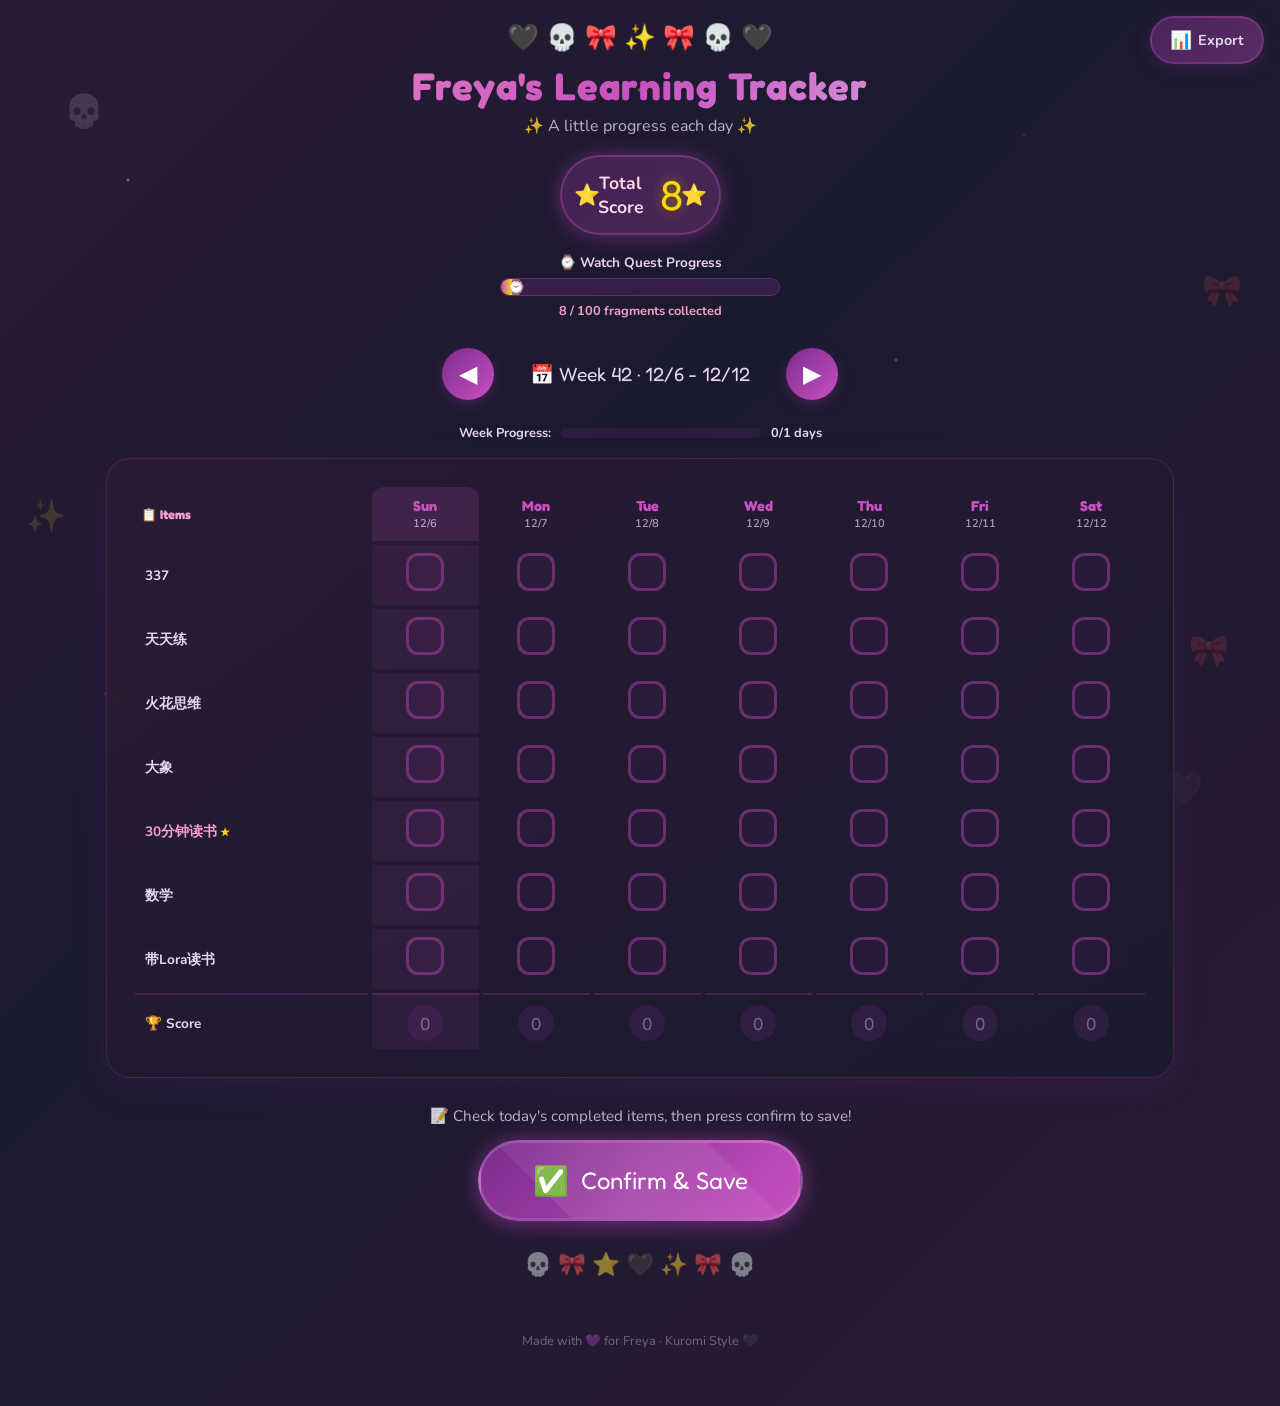
==== commit ab77f9e3: "Longer animation, password on save only, CSV export with log" ====
--- a/index.html
+++ b/index.html
@@ -21,37 +21,13 @@
     <div class="floating-deco">✨</div>
     <div class="floating-deco">🎀</div>
 
-    <!-- Password Lock Screen -->
-    <div class="lock-overlay" id="lockOverlay">
-        <div class="lock-modal">
-            <div class="lock-icon">🔒</div>
-            <h2 class="lock-title">Freya's Tracker</h2>
-            <p class="lock-text">Enter password to edit</p>
-            <div class="pin-input-row" id="pinRow">
-                <div class="pin-dot" id="dot0"></div>
-                <div class="pin-dot" id="dot1"></div>
-                <div class="pin-dot" id="dot2"></div>
-                <div class="pin-dot" id="dot3"></div>
-            </div>
-            <p class="lock-error" id="lockError"></p>
-            <div class="numpad">
-                <button class="numpad-btn" data-num="1">1</button>
-                <button class="numpad-btn" data-num="2">2</button>
-                <button class="numpad-btn" data-num="3">3</button>
-                <button class="numpad-btn" data-num="4">4</button>
-                <button class="numpad-btn" data-num="5">5</button>
-                <button class="numpad-btn" data-num="6">6</button>
-                <button class="numpad-btn" data-num="7">7</button>
-                <button class="numpad-btn" data-num="8">8</button>
-                <button class="numpad-btn" data-num="9">9</button>
-                <button class="numpad-btn numpad-clear" data-num="clear">✕</button>
-                <button class="numpad-btn" data-num="0">0</button>
-                <button class="numpad-btn numpad-back" data-num="back">⌫</button>
-            </div>
-        </div>
-    </div>
-
-    <div class="container" id="mainApp" style="display:none;">
+    <div class="container" id="mainApp">
+        <!-- Export button (top-right) -->
+        <button class="export-btn" id="exportBtn" title="Export CSV">
+            <span class="export-icon">📊</span>
+            <span class="export-text">Export</span>
+        </button>
+
         <!-- Header -->
         <header class="header">
             <div class="kuromi-banner">🖤 💀 🎀 ✨ 🎀 💀 🖤</div>
@@ -106,7 +82,6 @@
                     </tr>
                 </thead>
                 <tbody id="trackerBody">
-                    <!-- Rendered by JS -->
                 </tbody>
             </table>
         </div>
@@ -127,18 +102,55 @@
         <div class="footer">Made with 💜 for Freya · Kuromi Style 🖤</div>
     </div>
 
-    <!-- Watch Fragment Modal (elaborate animation) -->
+    <!-- Password Dialog (shown when confirming save) -->
+    <div class="password-overlay" id="passwordOverlay">
+        <div class="password-modal">
+            <div class="lock-icon">🔒</div>
+            <h2 class="lock-title">Enter Password to Save</h2>
+            <p class="lock-text">请确认后再提交</p>
+            <div class="pin-input-row" id="pinRow">
+                <div class="pin-dot" id="dot0"></div>
+                <div class="pin-dot" id="dot1"></div>
+                <div class="pin-dot" id="dot2"></div>
+                <div class="pin-dot" id="dot3"></div>
+            </div>
+            <p class="lock-error" id="lockError"></p>
+            <div class="numpad">
+                <button class="numpad-btn" data-num="1">1</button>
+                <button class="numpad-btn" data-num="2">2</button>
+                <button class="numpad-btn" data-num="3">3</button>
+                <button class="numpad-btn" data-num="4">4</button>
+                <button class="numpad-btn" data-num="5">5</button>
+                <button class="numpad-btn" data-num="6">6</button>
+                <button class="numpad-btn" data-num="7">7</button>
+                <button class="numpad-btn" data-num="8">8</button>
+                <button class="numpad-btn" data-num="9">9</button>
+                <button class="numpad-btn numpad-clear" data-num="clear">✕</button>
+                <button class="numpad-btn" data-num="0">0</button>
+                <button class="numpad-btn numpad-back" data-num="back">⌫</button>
+            </div>
+            <button class="cancel-password-btn" id="cancelPassword">Cancel</button>
+        </div>
+    </div>
+
+    <!-- Watch Animation Modal (~10s) -->
     <div class="watch-modal-overlay" id="watchModal">
         <div class="watch-modal">
-            <!-- Stage 1: Watch assembling -->
-            <div class="watch-anim-stage" id="watchStage1">
+            <!-- Phase 1: Stars gathering (0-2s) -->
+            <div class="watch-phase" id="watchPhase1">
+                <div class="gathering-text">✨ Collecting fragments... ✨</div>
+                <div class="star-burst" id="starBurst"></div>
+            </div>
+
+            <!-- Phase 2: Watch assembling (2-6s) -->
+            <div class="watch-phase" id="watchPhase2" style="display:none;">
                 <div class="watch-assemble">
                     <div class="watch-body" id="watchBody">
                         <div class="watch-face" id="watchFace">
                             <div class="watch-glow-ring"></div>
                             <div class="watch-center-dot"></div>
-                            <div class="watch-hand watch-hand-hour" id="watchHandHour"></div>
-                            <div class="watch-hand watch-hand-minute" id="watchHandMinute"></div>
+                            <div class="watch-hand watch-hand-hour"></div>
+                            <div class="watch-hand watch-hand-minute"></div>
                             <div class="watch-hour-mark" style="--i:0"></div>
                             <div class="watch-hour-mark" style="--i:1"></div>
                             <div class="watch-hour-mark" style="--i:2"></div>
@@ -158,27 +170,23 @@
                     </div>
                     <div class="sparkle-container" id="sparkleContainer"></div>
                 </div>
-            </div>
-
-            <!-- Stage 2: Fragment info -->
-            <div class="watch-anim-stage" id="watchStage2" style="display:none;">
+                <div class="assembling-text">⌚ Watch is assembling... ⌚</div>
+            </div>
+
+            <!-- Phase 3: Celebration (6-8s) -->
+            <div class="watch-phase" id="watchPhase3" style="display:none;">
+                <div class="celebration-emoji">🎉</div>
                 <div class="modal-title" id="modalTitle">✨ New Watch Fragment! ✨</div>
                 <div class="modal-text" id="modalText">Amazing job, Freya!</div>
                 <div class="fragment-display" id="modalFragmentCount">0 / 100</div>
+            </div>
+
+            <!-- Phase 4: Fragment grid (8-10s) -->
+            <div class="watch-phase" id="watchPhase4" style="display:none;">
+                <div class="modal-title">🗺️ Watch Quest Map</div>
                 <div class="fragment-grid" id="fragmentGrid"></div>
-            </div>
-        </div>
-    </div>
-
-    <!-- Confirm dialog -->
-    <div class="confirm-dialog-overlay" id="confirmDialog">
-        <div class="confirm-dialog">
-            <div class="confirm-dialog-icon">📋</div>
-            <p class="confirm-dialog-text">Are you sure you want to save today's progress?<br><span
-                    class="confirm-dialog-sub">请确认后再提交</span></p>
-            <div class="confirm-dialog-buttons">
-                <button class="dialog-btn dialog-btn-cancel" id="dialogCancel">Cancel</button>
-                <button class="dialog-btn dialog-btn-ok" id="dialogOk">Yes, Save! ✨</button>
+                <div class="fragment-display" id="modalFragmentCount2" style="font-size:1.4rem;margin-top:12px;">0 / 100
+                </div>
             </div>
         </div>
     </div>
--- a/style.css
+++ b/style.css
@@ -62,162 +62,43 @@
 }
 
 /* ==============================
-   PASSWORD LOCK SCREEN
+   EXPORT BUTTON
    ============================== */
-.lock-overlay {
+.export-btn {
     position: fixed;
-    top: 0;
-    left: 0;
-    right: 0;
-    bottom: 0;
-    background: linear-gradient(135deg, #2D1B36, #1A1A2E);
-    z-index: 9999;
+    top: 16px;
+    right: 16px;
+    z-index: 100;
     display: flex;
     align-items: center;
-    justify-content: center;
-    transition: opacity 0.5s ease, transform 0.5s ease;
-}
-
-.lock-overlay.unlocked {
-    opacity: 0;
-    transform: scale(1.1);
-    pointer-events: none;
-}
-
-.lock-modal {
-    text-align: center;
-    padding: 30px;
-}
-
-.lock-icon {
-    font-size: 4rem;
-    margin-bottom: 12px;
-    animation: lockBounce 2s ease-in-out infinite;
-}
-
-@keyframes lockBounce {
-
-    0%,
-    100% {
-        transform: translateY(0);
-    }
-
-    50% {
-        transform: translateY(-10px);
-    }
-}
-
-.lock-title {
-    font-family: 'Fredoka One', cursive;
-    font-size: 2rem;
-    background: linear-gradient(135deg, var(--kuromi-pink), var(--kuromi-magenta));
-    -webkit-background-clip: text;
-    -webkit-text-fill-color: transparent;
-    background-clip: text;
-    margin-bottom: 6px;
-}
-
-.lock-text {
+    gap: 6px;
+    background: linear-gradient(135deg, rgba(123, 45, 142, 0.5), rgba(200, 80, 192, 0.35));
+    backdrop-filter: blur(12px);
+    border: 2px solid rgba(200, 80, 192, 0.3);
     color: var(--kuromi-lavender);
-    font-size: 1rem;
-    margin-bottom: 24px;
-    opacity: 0.8;
-}
-
-.pin-input-row {
-    display: flex;
-    gap: 14px;
-    justify-content: center;
-    margin-bottom: 10px;
-}
-
-.pin-dot {
-    width: 22px;
-    height: 22px;
-    border-radius: 50%;
-    border: 3px solid rgba(200, 80, 192, 0.5);
-    background: transparent;
-    transition: all 0.2s ease;
-}
-
-.pin-dot.filled {
-    background: var(--kuromi-magenta);
-    border-color: var(--kuromi-magenta);
-    box-shadow: 0 0 10px rgba(200, 80, 192, 0.5);
-}
-
-.pin-dot.error {
-    border-color: #FF4444;
-    animation: pinShake 0.4s ease;
-}
-
-@keyframes pinShake {
-
-    0%,
-    100% {
-        transform: translateX(0);
-    }
-
-    25% {
-        transform: translateX(-8px);
-    }
-
-    75% {
-        transform: translateX(8px);
-    }
-}
-
-.lock-error {
-    color: #FF6B8A;
-    font-size: 0.85rem;
-    height: 20px;
-    margin-bottom: 16px;
+    padding: 10px 18px;
+    border-radius: 30px;
+    font-family: 'Nunito', sans-serif;
+    font-size: 0.9rem;
     font-weight: 700;
-}
-
-.numpad {
-    display: grid;
-    grid-template-columns: repeat(3, 1fr);
-    gap: 10px;
-    max-width: 280px;
-    margin: 0 auto;
-}
-
-.numpad-btn {
-    width: 70px;
-    height: 70px;
-    border-radius: 50%;
-    border: 2px solid rgba(200, 80, 192, 0.3);
-    background: rgba(123, 45, 142, 0.15);
+    cursor: pointer;
+    transition: all 0.25s ease;
+    box-shadow: 0 4px 16px rgba(123, 45, 142, 0.3);
+}
+
+.export-btn:hover {
+    transform: scale(1.06);
+    background: linear-gradient(135deg, rgba(123, 45, 142, 0.7), rgba(200, 80, 192, 0.5));
+    box-shadow: var(--glow);
     color: var(--kuromi-white);
-    font-size: 1.6rem;
-    font-family: 'Fredoka One', cursive;
-    cursor: pointer;
-    transition: all 0.2s ease;
-    display: flex;
-    align-items: center;
-    justify-content: center;
-}
-
-.numpad-btn:hover {
-    background: rgba(200, 80, 192, 0.3);
-    border-color: var(--kuromi-magenta);
-    transform: scale(1.08);
-}
-
-.numpad-btn:active {
-    transform: scale(0.92);
-    background: var(--kuromi-magenta);
-}
-
-.numpad-clear {
-    font-size: 1.3rem;
-    color: #FF6B8A;
-}
-
-.numpad-back {
-    font-size: 1.3rem;
-    color: var(--kuromi-lavender);
+}
+
+.export-btn:active {
+    transform: scale(0.95);
+}
+
+.export-icon {
+    font-size: 1.1rem;
 }
 
 /* ==============================
@@ -231,7 +112,6 @@
     z-index: 1;
 }
 
-/* ===== Header ===== */
 .header {
     text-align: center;
     margin-bottom: 28px;
@@ -318,7 +198,6 @@
     color: var(--kuromi-star);
     text-shadow: 0 0 12px rgba(255, 215, 0, 0.5), 0 2px 4px rgba(0, 0, 0, 0.3);
     line-height: 1;
-    transition: transform 0.3s ease;
 }
 
 .score-value.pulse {
@@ -540,7 +419,7 @@
     background: rgba(200, 80, 192, 0.08);
 }
 
-/* ===== Custom Checkbox (BIG for kids) ===== */
+/* ===== Big Checkboxes (kid-friendly) ===== */
 .checkbox-wrapper {
     display: inline-flex;
     align-items: center;
@@ -552,8 +431,8 @@
 }
 
 .checkbox-wrapper .checkmark {
-    width: 36px;
-    height: 36px;
+    width: 38px;
+    height: 38px;
     border-radius: 12px;
     border: 3px solid rgba(200, 80, 192, 0.4);
     background: rgba(123, 45, 142, 0.1);
@@ -562,7 +441,6 @@
     align-items: center;
     justify-content: center;
     transition: all 0.25s cubic-bezier(0.4, 0, 0.2, 1);
-    position: relative;
 }
 
 .checkbox-wrapper .checkmark:hover {
@@ -581,7 +459,7 @@
     content: '✓';
     color: white;
     font-weight: 900;
-    font-size: 1.2rem;
+    font-size: 1.3rem;
     animation: checkPop 0.3s ease;
 }
 
@@ -661,10 +539,10 @@
     background: linear-gradient(135deg, var(--kuromi-purple), var(--kuromi-magenta));
     border: 3px solid rgba(255, 255, 255, 0.15);
     color: white;
-    padding: 18px 48px;
+    padding: 20px 52px;
     border-radius: 60px;
     font-family: 'Fredoka One', cursive;
-    font-size: 1.4rem;
+    font-size: 1.5rem;
     cursor: pointer;
     transition: all 0.3s cubic-bezier(0.4, 0, 0.2, 1);
     box-shadow: 0 6px 24px rgba(123, 45, 142, 0.5), var(--glow);
@@ -698,11 +576,7 @@
 }
 
 .confirm-btn-icon {
-    font-size: 1.6rem;
-}
-
-.confirm-btn-text {
-    letter-spacing: 0.5px;
+    font-size: 1.8rem;
 }
 
 .confirm-btn.saved {
@@ -711,107 +585,199 @@
 }
 
 /* ==============================
-   CONFIRM DIALOG
+   PASSWORD OVERLAY
    ============================== */
-.confirm-dialog-overlay {
+.password-overlay {
     position: fixed;
     top: 0;
     left: 0;
     right: 0;
     bottom: 0;
-    background: rgba(26, 26, 46, 0.85);
-    backdrop-filter: blur(8px);
-    z-index: 2000;
+    background: rgba(26, 26, 46, 0.9);
+    backdrop-filter: blur(12px);
+    z-index: 5000;
     display: flex;
     align-items: center;
     justify-content: center;
     opacity: 0;
     pointer-events: none;
-    transition: opacity 0.3s ease;
-}
-
-.confirm-dialog-overlay.active {
+    transition: opacity 0.4s ease;
+}
+
+.password-overlay.active {
     opacity: 1;
     pointer-events: auto;
 }
 
-.confirm-dialog {
+.password-modal {
+    text-align: center;
     background: linear-gradient(145deg, rgba(45, 27, 54, 0.97), rgba(26, 26, 46, 0.99));
     border: 2px solid rgba(200, 80, 192, 0.4);
     border-radius: 28px;
     padding: 36px 42px;
-    text-align: center;
     box-shadow: 0 0 60px rgba(200, 80, 192, 0.3), var(--card-shadow);
     transform: scale(0.8);
     transition: transform 0.4s cubic-bezier(0.34, 1.56, 0.64, 1);
-    max-width: 420px;
-    width: 90%;
-}
-
-.confirm-dialog-overlay.active .confirm-dialog {
+    max-width: 380px;
+    width: 92%;
+}
+
+.password-overlay.active .password-modal {
     transform: scale(1);
 }
 
-.confirm-dialog-icon {
-    font-size: 3rem;
+.lock-icon {
+    font-size: 3.5rem;
     margin-bottom: 12px;
-}
-
-.confirm-dialog-text {
-    font-size: 1.15rem;
+    animation: lockBounce 2s ease-in-out infinite;
+}
+
+@keyframes lockBounce {
+
+    0%,
+    100% {
+        transform: translateY(0);
+    }
+
+    50% {
+        transform: translateY(-8px);
+    }
+}
+
+.lock-title {
+    font-family: 'Fredoka One', cursive;
+    font-size: 1.5rem;
+    background: linear-gradient(135deg, var(--kuromi-pink), var(--kuromi-magenta));
+    -webkit-background-clip: text;
+    -webkit-text-fill-color: transparent;
+    background-clip: text;
+    margin-bottom: 4px;
+}
+
+.lock-text {
+    color: var(--kuromi-lavender);
+    font-size: 1rem;
+    margin-bottom: 20px;
+    opacity: 0.8;
+}
+
+.pin-input-row {
+    display: flex;
+    gap: 14px;
+    justify-content: center;
+    margin-bottom: 10px;
+}
+
+.pin-dot {
+    width: 22px;
+    height: 22px;
+    border-radius: 50%;
+    border: 3px solid rgba(200, 80, 192, 0.5);
+    background: transparent;
+    transition: all 0.2s ease;
+}
+
+.pin-dot.filled {
+    background: var(--kuromi-magenta);
+    border-color: var(--kuromi-magenta);
+    box-shadow: 0 0 10px rgba(200, 80, 192, 0.5);
+}
+
+.pin-dot.error {
+    border-color: #FF4444;
+    animation: pinShake 0.4s ease;
+}
+
+@keyframes pinShake {
+
+    0%,
+    100% {
+        transform: translateX(0);
+    }
+
+    25% {
+        transform: translateX(-8px);
+    }
+
+    75% {
+        transform: translateX(8px);
+    }
+}
+
+.lock-error {
+    color: #FF6B8A;
+    font-size: 0.85rem;
+    height: 20px;
+    margin-bottom: 14px;
+    font-weight: 700;
+}
+
+.numpad {
+    display: grid;
+    grid-template-columns: repeat(3, 1fr);
+    gap: 10px;
+    max-width: 260px;
+    margin: 0 auto;
+}
+
+.numpad-btn {
+    width: 66px;
+    height: 66px;
+    border-radius: 50%;
+    border: 2px solid rgba(200, 80, 192, 0.3);
+    background: rgba(123, 45, 142, 0.15);
     color: var(--kuromi-white);
-    margin-bottom: 8px;
-    line-height: 1.6;
+    font-size: 1.5rem;
+    font-family: 'Fredoka One', cursive;
+    cursor: pointer;
+    transition: all 0.2s ease;
+    display: flex;
+    align-items: center;
+    justify-content: center;
+}
+
+.numpad-btn:hover {
+    background: rgba(200, 80, 192, 0.3);
+    border-color: var(--kuromi-magenta);
+    transform: scale(1.08);
+}
+
+.numpad-btn:active {
+    transform: scale(0.92);
+    background: var(--kuromi-magenta);
+}
+
+.numpad-clear {
+    font-size: 1.2rem;
+    color: #FF6B8A;
+}
+
+.numpad-back {
+    font-size: 1.2rem;
+    color: var(--kuromi-lavender);
+}
+
+.cancel-password-btn {
+    margin-top: 18px;
+    background: none;
+    border: 2px solid rgba(200, 80, 192, 0.3);
+    color: var(--kuromi-lavender);
+    padding: 10px 28px;
+    border-radius: 25px;
+    font-family: 'Nunito', sans-serif;
+    font-size: 1rem;
     font-weight: 700;
-}
-
-.confirm-dialog-sub {
-    color: var(--kuromi-pink);
-    font-size: 1rem;
-}
-
-.confirm-dialog-buttons {
-    display: flex;
-    gap: 16px;
-    justify-content: center;
-    margin-top: 22px;
-}
-
-.dialog-btn {
-    padding: 14px 32px;
-    border-radius: 30px;
-    font-family: 'Fredoka One', cursive;
-    font-size: 1.15rem;
     cursor: pointer;
-    border: none;
-    transition: all 0.25s ease;
-    min-width: 130px;
-}
-
-.dialog-btn-cancel {
-    background: rgba(123, 45, 142, 0.2);
-    color: var(--kuromi-lavender);
-    border: 2px solid rgba(200, 80, 192, 0.3);
-}
-
-.dialog-btn-cancel:hover {
-    background: rgba(123, 45, 142, 0.35);
-    transform: scale(1.05);
-}
-
-.dialog-btn-ok {
-    background: linear-gradient(135deg, var(--kuromi-purple), var(--kuromi-magenta));
-    color: white;
-    box-shadow: 0 4px 16px rgba(123, 45, 142, 0.5);
-}
-
-.dialog-btn-ok:hover {
-    transform: scale(1.05);
-    box-shadow: var(--glow), 0 6px 20px rgba(200, 80, 192, 0.5);
+    transition: all 0.2s ease;
+}
+
+.cancel-password-btn:hover {
+    background: rgba(200, 80, 192, 0.15);
+    border-color: var(--kuromi-magenta);
 }
 
 /* ==============================
-   WATCH ANIMATION MODAL
+   WATCH ANIMATION (~10s)
    ============================== */
 .watch-modal-overlay {
     position: fixed;
@@ -819,15 +785,15 @@
     left: 0;
     right: 0;
     bottom: 0;
-    background: rgba(26, 26, 46, 0.92);
-    backdrop-filter: blur(12px);
+    background: rgba(26, 26, 46, 0.94);
+    backdrop-filter: blur(14px);
     z-index: 3000;
     display: flex;
     align-items: center;
     justify-content: center;
     opacity: 0;
     pointer-events: none;
-    transition: opacity 0.5s ease;
+    transition: opacity 0.6s ease;
 }
 
 .watch-modal-overlay.active {
@@ -837,16 +803,69 @@
 
 .watch-modal {
     text-align: center;
-    max-width: 440px;
-    width: 90%;
-}
-
-/* ===== Watch Assembly Animation ===== */
+    max-width: 460px;
+    width: 92%;
+}
+
+.watch-phase {
+    transition: opacity 0.6s ease;
+}
+
+/* --- Phase 1: Star gathering --- */
+.gathering-text {
+    font-family: 'Fredoka One', cursive;
+    font-size: 1.4rem;
+    color: var(--kuromi-star);
+    margin-bottom: 20px;
+    animation: textGlow 1s ease-in-out infinite alternate;
+}
+
+@keyframes textGlow {
+    0% {
+        text-shadow: 0 0 6px rgba(255, 215, 0, 0.3);
+    }
+
+    100% {
+        text-shadow: 0 0 20px rgba(255, 215, 0, 0.7);
+    }
+}
+
+.star-burst {
+    width: 200px;
+    height: 200px;
+    margin: 0 auto;
+    position: relative;
+}
+
+.gathering-star {
+    position: absolute;
+    font-size: 1.6rem;
+    animation: gatherStar 2s ease-in forwards;
+}
+
+@keyframes gatherStar {
+    0% {
+        opacity: 0;
+        transform: translate(var(--sx), var(--sy)) scale(0);
+    }
+
+    40% {
+        opacity: 1;
+        transform: translate(var(--sx), var(--sy)) scale(1.3);
+    }
+
+    100% {
+        opacity: 1;
+        transform: translate(80px, 80px) scale(0.6);
+    }
+}
+
+/* --- Phase 2: Watch assembly --- */
 .watch-assemble {
     position: relative;
     width: 200px;
     height: 320px;
-    margin: 0 auto 20px;
+    margin: 0 auto 16px;
 }
 
 .watch-body {
@@ -863,17 +882,12 @@
     height: 140px;
     border-radius: 50%;
     background: linear-gradient(145deg, #2D1B36, #1A1A2E);
-    border: 5px solid;
-    border-image: linear-gradient(135deg, var(--kuromi-star), var(--kuromi-magenta), var(--kuromi-star)) 1;
-    border-radius: 50%;
     border: 5px solid var(--kuromi-star);
     position: relative;
     opacity: 0;
     transform: scale(0) rotate(-180deg);
-    animation: watchFaceAppear 0.8s cubic-bezier(0.34, 1.56, 0.64, 1) 0.2s forwards;
-    box-shadow:
-        0 0 20px rgba(255, 215, 0, 0.3),
-        inset 0 0 30px rgba(200, 80, 192, 0.15);
+    animation: watchFaceAppear 1s cubic-bezier(0.34, 1.56, 0.64, 1) 0.2s forwards;
+    box-shadow: 0 0 30px rgba(255, 215, 0, 0.3), inset 0 0 30px rgba(200, 80, 192, 0.15);
     overflow: hidden;
 }
 
@@ -941,7 +955,7 @@
     background: var(--kuromi-pink);
     margin-left: -2px;
     opacity: 0;
-    animation: handAppear 0.4s ease 1.2s forwards, hourRotate 6s linear 1.6s infinite;
+    animation: handAppear 0.5s ease 1.6s forwards, hourRotate 6s linear 2.1s infinite;
     box-shadow: 0 0 6px rgba(245, 160, 203, 0.5);
 }
 
@@ -951,7 +965,7 @@
     background: var(--kuromi-star);
     margin-left: -1.5px;
     opacity: 0;
-    animation: handAppear 0.4s ease 1.5s forwards, minuteRotate 3s linear 1.9s infinite;
+    animation: handAppear 0.5s ease 2s forwards, minuteRotate 3s linear 2.5s infinite;
     box-shadow: 0 0 6px rgba(255, 215, 0, 0.5);
 }
 
@@ -998,7 +1012,7 @@
     transform-origin: center 62px;
     transform: rotate(calc(var(--i) * 30deg));
     opacity: 0;
-    animation: markAppear 0.3s ease calc(0.8s + var(--i) * 0.05s) forwards;
+    animation: markAppear 0.3s ease calc(1s + var(--i) * 0.08s) forwards;
 }
 
 @keyframes markAppear {
@@ -1024,20 +1038,20 @@
 
 .watch-band-top {
     bottom: calc(50% + 70px);
-    animation: bandSlideDown 0.5s cubic-bezier(0.34, 1.56, 0.64, 1) 0.6s forwards;
+    animation: bandSlideDown 0.6s cubic-bezier(0.34, 1.56, 0.64, 1) 0.5s forwards;
     border-radius: 16px 16px 6px 6px;
 }
 
 .watch-band-bottom {
     top: calc(50% + 70px);
-    animation: bandSlideUp 0.5s cubic-bezier(0.34, 1.56, 0.64, 1) 0.6s forwards;
+    animation: bandSlideUp 0.6s cubic-bezier(0.34, 1.56, 0.64, 1) 0.5s forwards;
     border-radius: 6px 6px 16px 16px;
 }
 
 @keyframes bandSlideDown {
     0% {
         opacity: 0;
-        transform: translateY(-30px);
+        transform: translateY(-40px);
     }
 
     100% {
@@ -1049,7 +1063,7 @@
 @keyframes bandSlideUp {
     0% {
         opacity: 0;
-        transform: translateY(30px);
+        transform: translateY(40px);
     }
 
     100% {
@@ -1068,7 +1082,7 @@
     border-radius: 0 6px 6px 0;
     margin-top: -9px;
     opacity: 0;
-    animation: crownAppear 0.3s ease 1s forwards;
+    animation: crownAppear 0.4s ease 1.3s forwards;
     box-shadow: 0 0 8px rgba(255, 215, 0, 0.4);
 }
 
@@ -1084,7 +1098,26 @@
     }
 }
 
-/* ===== Sparkles around watch ===== */
+.assembling-text {
+    font-family: 'Fredoka One', cursive;
+    font-size: 1.1rem;
+    color: var(--kuromi-lavender);
+    opacity: 0;
+    animation: fadeInText 0.5s ease 2.5s forwards;
+}
+
+@keyframes fadeInText {
+    0% {
+        opacity: 0;
+        transform: translateY(10px);
+    }
+
+    100% {
+        opacity: 1;
+        transform: translateY(0);
+    }
+}
+
 .sparkle-container {
     position: absolute;
     top: 0;
@@ -1118,9 +1151,23 @@
     }
 }
 
-/* ===== Stage 2: fragment info ===== */
-.watch-anim-stage {
-    transition: opacity 0.5s ease;
+/* --- Phase 3: Celebration --- */
+.celebration-emoji {
+    font-size: 5rem;
+    animation: celebBounce 1s ease-in-out infinite;
+    margin-bottom: 12px;
+}
+
+@keyframes celebBounce {
+
+    0%,
+    100% {
+        transform: scale(1) rotate(-5deg);
+    }
+
+    50% {
+        transform: scale(1.2) rotate(5deg);
+    }
 }
 
 .modal-title {
@@ -1134,7 +1181,7 @@
 }
 
 .modal-text {
-    font-size: 1rem;
+    font-size: 1.1rem;
     color: var(--kuromi-lavender);
     margin-bottom: 16px;
     line-height: 1.6;
@@ -1148,6 +1195,7 @@
     margin-bottom: 16px;
 }
 
+/* --- Phase 4: Fragment grid --- */
 .fragment-grid {
     display: flex;
     flex-wrap: wrap;
@@ -1340,8 +1388,8 @@
     }
 
     .checkbox-wrapper .checkmark {
-        width: 32px;
-        height: 32px;
+        width: 34px;
+        height: 34px;
     }
 
     .watch-progress-bar-bg {
@@ -1349,14 +1397,8 @@
     }
 
     .confirm-btn {
-        padding: 14px 36px;
-        font-size: 1.2rem;
-    }
-
-    .dialog-btn {
-        padding: 12px 24px;
-        font-size: 1rem;
-        min-width: 100px;
+        padding: 16px 40px;
+        font-size: 1.3rem;
     }
 
     .fragment-display {
@@ -1364,8 +1406,15 @@
     }
 
     .numpad-btn {
-        width: 60px;
-        height: 60px;
-        font-size: 1.4rem;
+        width: 58px;
+        height: 58px;
+        font-size: 1.3rem;
+    }
+
+    .export-btn {
+        top: 10px;
+        right: 10px;
+        padding: 8px 14px;
+        font-size: 0.8rem;
     }
 }
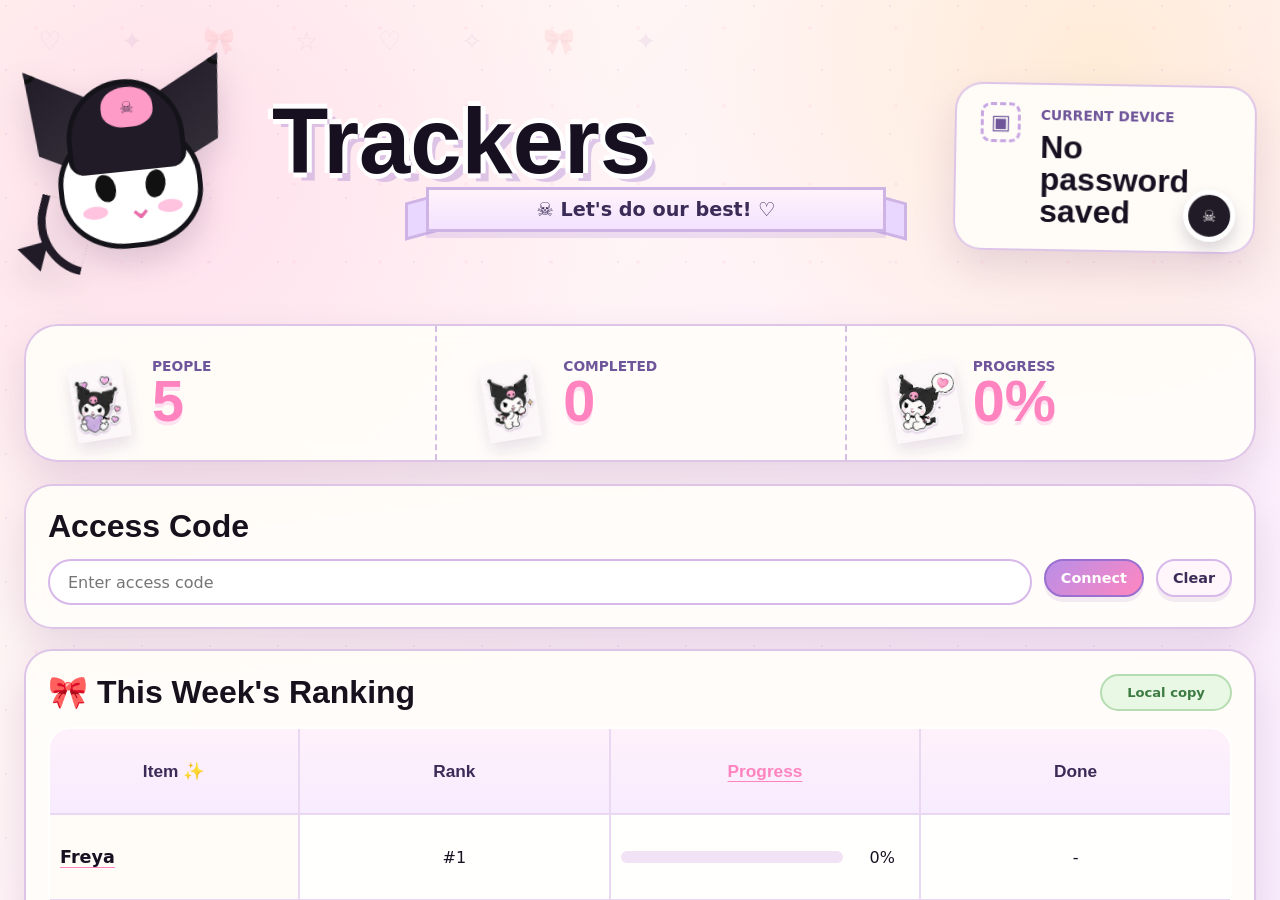
==== commit c090d457: "Use live Sophia Kuromi UI" ====
--- a/index.html
+++ b/index.html
@@ -3,198 +3,13 @@
 
 <head>
     <meta charset="UTF-8">
+    <meta http-equiv="refresh" content="0; url=docs/">
     <meta name="viewport" content="width=device-width, initial-scale=1.0">
-    <meta name="description" content="Freya's Daily Learning Tracker - Track study progress with a cute Kuromi theme">
-    <title>🖤 Freya's Learning Tracker ✨</title>
-    <link rel="stylesheet" href="style.css">
-    <link rel="icon"
-        href="data:image/svg+xml,<svg xmlns=%22http://www.w3.org/2000/svg%22 viewBox=%220 0 100 100%22><text y=%22.9em%22 font-size=%2290%22>💀</text></svg>">
+    <title>Trackers</title>
 </head>
 
 <body>
-
-    <!-- Floating Kuromi decorations -->
-    <div class="floating-deco">💀</div>
-    <div class="floating-deco">🎀</div>
-    <div class="floating-deco">⭐</div>
-    <div class="floating-deco">🖤</div>
-    <div class="floating-deco">✨</div>
-    <div class="floating-deco">🎀</div>
-
-    <div class="container" id="mainApp">
-        <!-- Export button (top-right) -->
-        <button class="export-btn" id="exportBtn" title="Export CSV">
-            <span class="export-icon">📊</span>
-            <span class="export-text">Export</span>
-        </button>
-
-        <!-- Header -->
-        <header class="header">
-            <div class="kuromi-banner">🖤 💀 🎀 ✨ 🎀 💀 🖤</div>
-            <h1 class="header-title">Freya's Learning Tracker</h1>
-            <p class="header-subtitle">✨ A little progress each day ✨</p>
-
-            <!-- Total Score -->
-            <div class="score-card">
-                <span class="score-label">Total<br>Score</span>
-                <span class="score-value" id="totalScore">8</span>
-            </div>
-
-            <!-- Watch Progress -->
-            <div class="watch-progress-section">
-                <span class="watch-progress-label">⌚ Watch Quest Progress</span>
-                <div class="watch-progress-bar-bg">
-                    <div class="watch-progress-bar-fill" id="watchProgressFill" style="width: 0%"></div>
-                </div>
-                <span class="watch-progress-text" id="watchProgressText">0 / 100 fragments collected</span>
-            </div>
-        </header>
-
-        <!-- Week Navigation -->
-        <nav class="week-nav">
-            <button id="prevWeek" class="nav-btn" aria-label="Previous week">◀</button>
-            <span class="week-label" id="weekLabel">Loading...</span>
-            <button id="nextWeek" class="nav-btn" aria-label="Next week">▶</button>
-        </nav>
-
-        <!-- Week Progress -->
-        <div class="week-progress">
-            <span class="progress-text">Week Progress:</span>
-            <div class="progress-bar-bg">
-                <div class="progress-bar-fill" id="progressFill" style="width: 0%"></div>
-            </div>
-            <span class="progress-text" id="progressText">0/0 days</span>
-        </div>
-
-        <!-- Tracker Table -->
-        <div class="tracker-card">
-            <table class="tracker-table">
-                <thead>
-                    <tr id="headerRow">
-                        <th class="item-header">📋 Items</th>
-                        <th class="day-header"><span class="day-name">Sun</span><span class="day-date"></span></th>
-                        <th class="day-header"><span class="day-name">Mon</span><span class="day-date"></span></th>
-                        <th class="day-header"><span class="day-name">Tue</span><span class="day-date"></span></th>
-                        <th class="day-header"><span class="day-name">Wed</span><span class="day-date"></span></th>
-                        <th class="day-header"><span class="day-name">Thu</span><span class="day-date"></span></th>
-                        <th class="day-header"><span class="day-name">Fri</span><span class="day-date"></span></th>
-                        <th class="day-header"><span class="day-name">Sat</span><span class="day-date"></span></th>
-                    </tr>
-                </thead>
-                <tbody id="trackerBody">
-                </tbody>
-            </table>
-        </div>
-
-        <!-- Confirm Button -->
-        <div class="confirm-section">
-            <p class="confirm-hint" id="confirmHint">📝 Check today's completed items, then press confirm to save!</p>
-            <button class="confirm-btn" id="confirmBtn">
-                <span class="confirm-btn-icon">✅</span>
-                <span class="confirm-btn-text">Confirm & Save</span>
-            </button>
-        </div>
-
-        <!-- Decorative row -->
-        <div class="deco-row">💀 🎀 ⭐ 🖤 ✨ 🎀 💀</div>
-
-        <!-- Footer -->
-        <div class="footer">Made with 💜 for Freya · Kuromi Style 🖤</div>
-    </div>
-
-    <!-- Password Dialog (shown when confirming save) -->
-    <div class="password-overlay" id="passwordOverlay">
-        <div class="password-modal">
-            <div class="lock-icon">🔒</div>
-            <h2 class="lock-title">Enter Password to Save</h2>
-            <p class="lock-text">请确认后再提交</p>
-            <div class="pin-input-row" id="pinRow">
-                <div class="pin-dot" id="dot0"></div>
-                <div class="pin-dot" id="dot1"></div>
-                <div class="pin-dot" id="dot2"></div>
-                <div class="pin-dot" id="dot3"></div>
-            </div>
-            <p class="lock-error" id="lockError"></p>
-            <div class="numpad">
-                <button class="numpad-btn" data-num="1">1</button>
-                <button class="numpad-btn" data-num="2">2</button>
-                <button class="numpad-btn" data-num="3">3</button>
-                <button class="numpad-btn" data-num="4">4</button>
-                <button class="numpad-btn" data-num="5">5</button>
-                <button class="numpad-btn" data-num="6">6</button>
-                <button class="numpad-btn" data-num="7">7</button>
-                <button class="numpad-btn" data-num="8">8</button>
-                <button class="numpad-btn" data-num="9">9</button>
-                <button class="numpad-btn numpad-clear" data-num="clear">✕</button>
-                <button class="numpad-btn" data-num="0">0</button>
-                <button class="numpad-btn numpad-back" data-num="back">⌫</button>
-            </div>
-            <button class="cancel-password-btn" id="cancelPassword">Cancel</button>
-        </div>
-    </div>
-
-    <!-- Watch Animation Modal (~10s) -->
-    <div class="watch-modal-overlay" id="watchModal">
-        <div class="watch-modal">
-            <!-- Phase 1: Stars gathering (0-2s) -->
-            <div class="watch-phase" id="watchPhase1">
-                <div class="gathering-text">✨ Collecting fragments... ✨</div>
-                <div class="star-burst" id="starBurst"></div>
-            </div>
-
-            <!-- Phase 2: Watch assembling (2-6s) -->
-            <div class="watch-phase" id="watchPhase2" style="display:none;">
-                <div class="watch-assemble">
-                    <div class="watch-body" id="watchBody">
-                        <div class="watch-face" id="watchFace">
-                            <div class="watch-glow-ring"></div>
-                            <div class="watch-center-dot"></div>
-                            <div class="watch-hand watch-hand-hour"></div>
-                            <div class="watch-hand watch-hand-minute"></div>
-                            <div class="watch-hour-mark" style="--i:0"></div>
-                            <div class="watch-hour-mark" style="--i:1"></div>
-                            <div class="watch-hour-mark" style="--i:2"></div>
-                            <div class="watch-hour-mark" style="--i:3"></div>
-                            <div class="watch-hour-mark" style="--i:4"></div>
-                            <div class="watch-hour-mark" style="--i:5"></div>
-                            <div class="watch-hour-mark" style="--i:6"></div>
-                            <div class="watch-hour-mark" style="--i:7"></div>
-                            <div class="watch-hour-mark" style="--i:8"></div>
-                            <div class="watch-hour-mark" style="--i:9"></div>
-                            <div class="watch-hour-mark" style="--i:10"></div>
-                            <div class="watch-hour-mark" style="--i:11"></div>
-                        </div>
-                        <div class="watch-band watch-band-top"></div>
-                        <div class="watch-band watch-band-bottom"></div>
-                        <div class="watch-crown"></div>
-                    </div>
-                    <div class="sparkle-container" id="sparkleContainer"></div>
-                </div>
-                <div class="assembling-text">⌚ Watch is assembling... ⌚</div>
-            </div>
-
-            <!-- Phase 3: Celebration (6-8s) -->
-            <div class="watch-phase" id="watchPhase3" style="display:none;">
-                <div class="celebration-emoji">🎉</div>
-                <div class="modal-title" id="modalTitle">✨ New Watch Fragment! ✨</div>
-                <div class="modal-text" id="modalText">Amazing job, Freya!</div>
-                <div class="fragment-display" id="modalFragmentCount">0 / 100</div>
-            </div>
-
-            <!-- Phase 4: Fragment grid (8-10s) -->
-            <div class="watch-phase" id="watchPhase4" style="display:none;">
-                <div class="modal-title">🗺️ Watch Quest Map</div>
-                <div class="fragment-grid" id="fragmentGrid"></div>
-                <div class="fragment-display" id="modalFragmentCount2" style="font-size:1.4rem;margin-top:12px;">0 / 100
-                </div>
-            </div>
-        </div>
-    </div>
-
-    <!-- Confetti container -->
-    <div class="confetti-container" id="confettiContainer"></div>
-
-    <script src="app.js"></script>
+    <p><a href="docs/">Open Trackers</a></p>
 </body>
 
-</html>+</html>
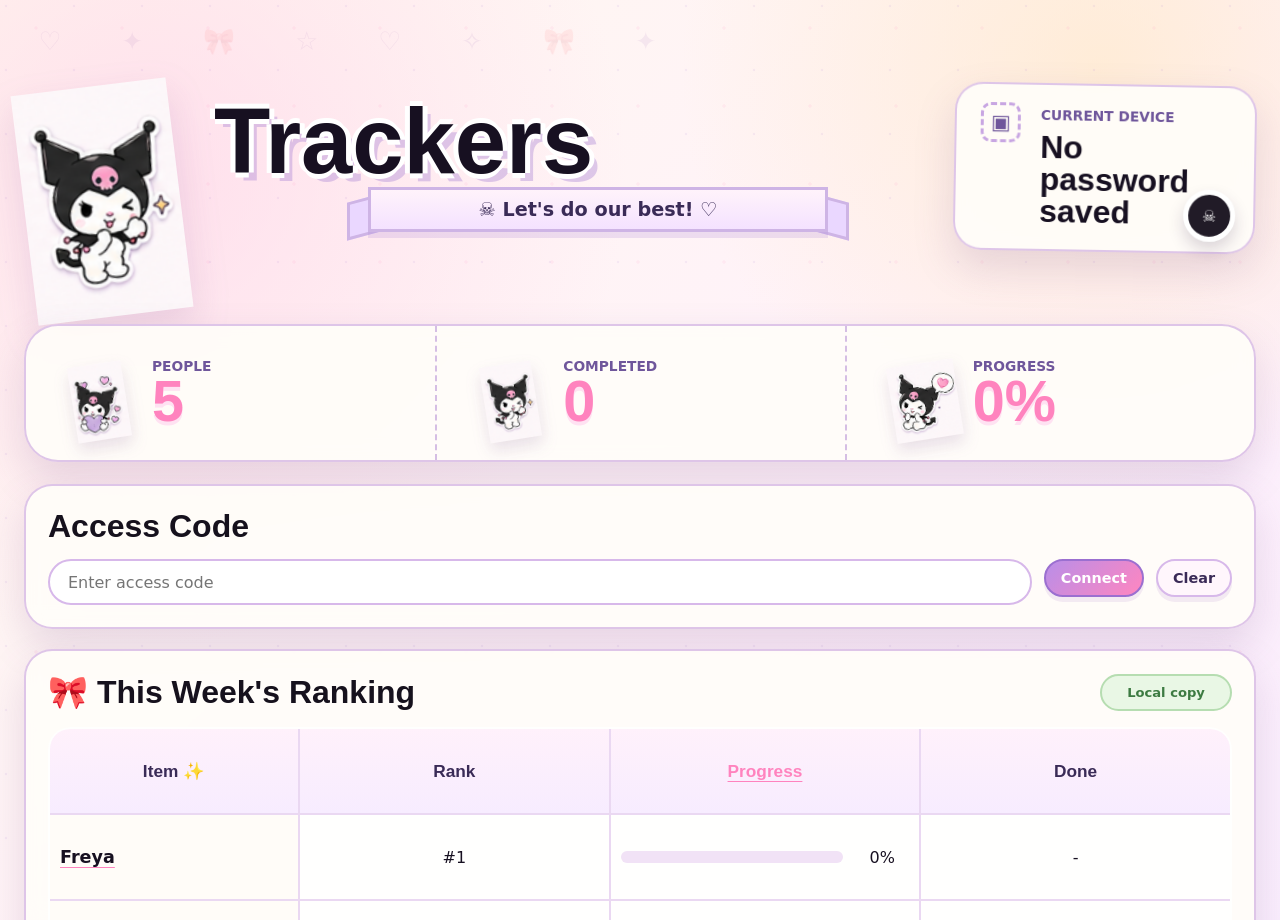
==== commit c531b0ce: "Exclude family tracker pages from search indexing" ====
--- a/index.html
+++ b/index.html
@@ -3,6 +3,7 @@
 
 <head>
     <meta charset="UTF-8">
+    <meta name="robots" content="noindex, nofollow" />
     <meta http-equiv="refresh" content="0; url=docs/">
     <meta name="viewport" content="width=device-width, initial-scale=1.0">
     <title>Trackers</title>
